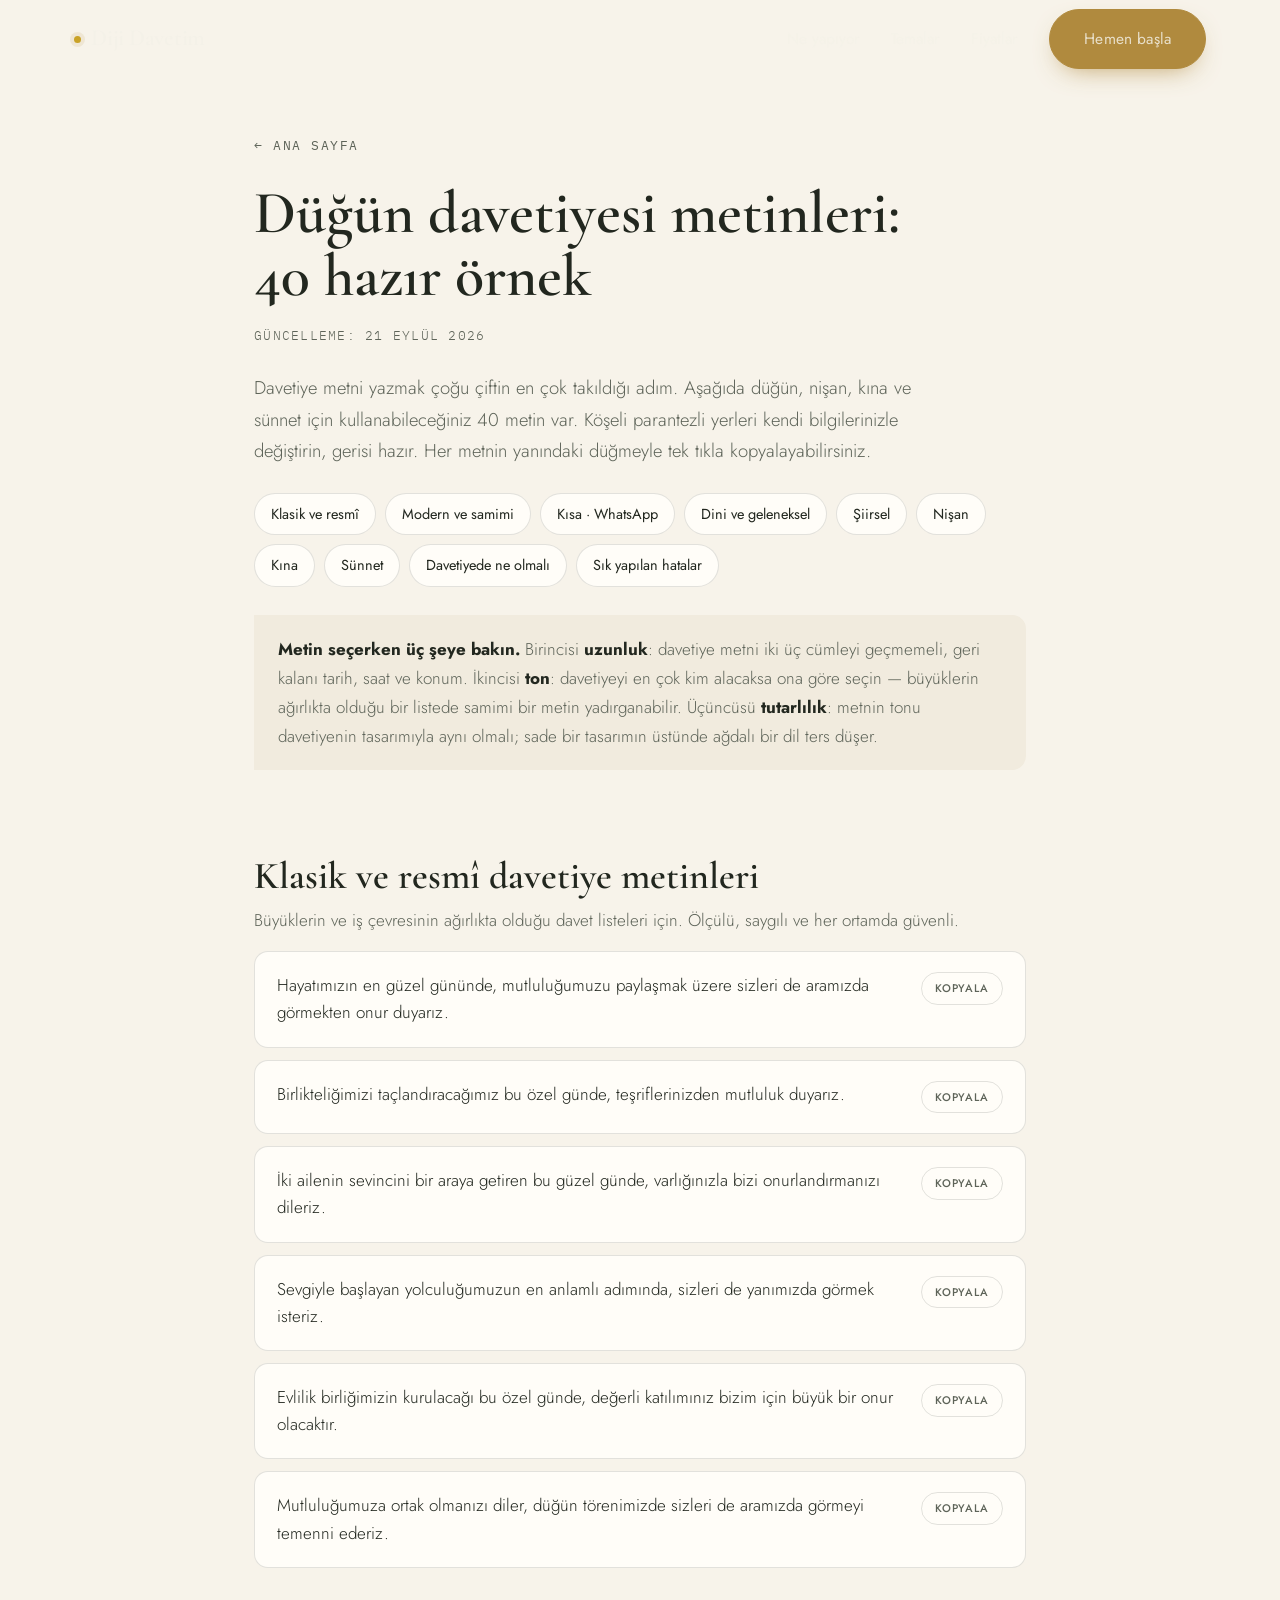
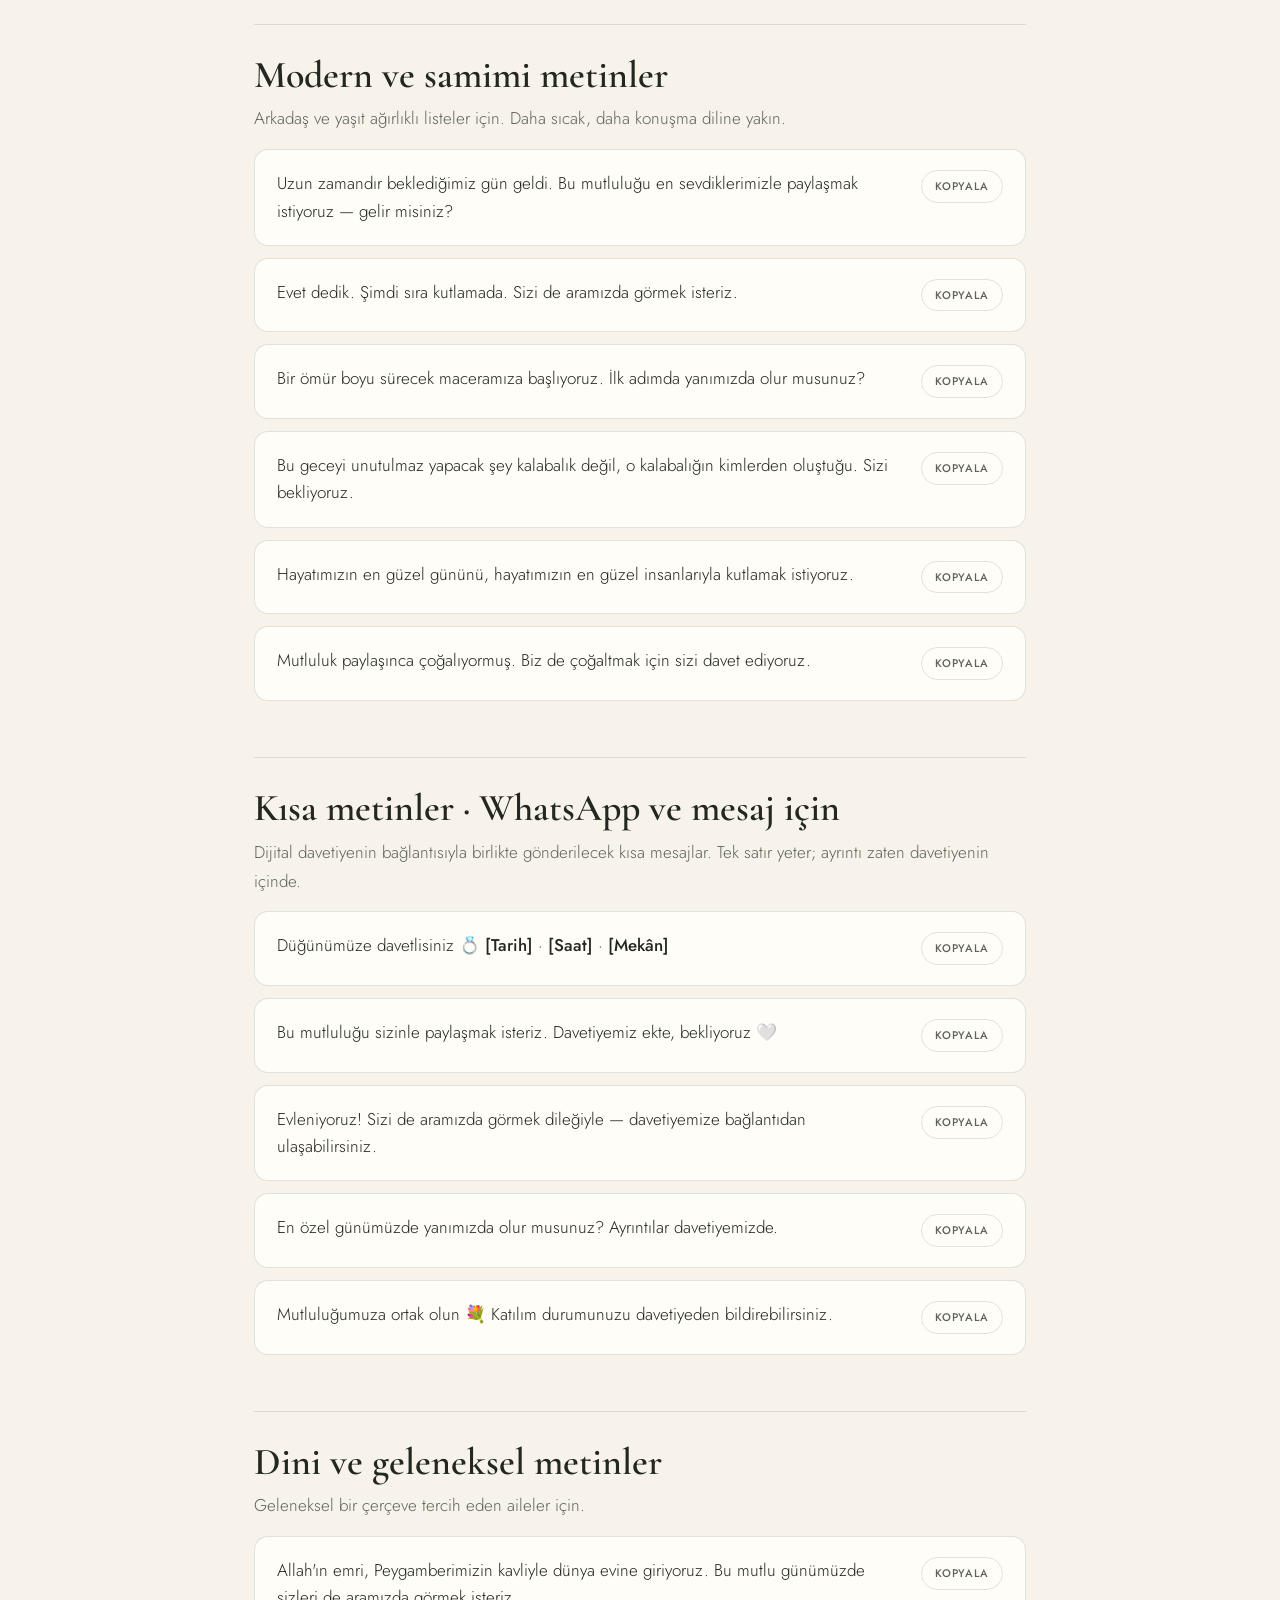
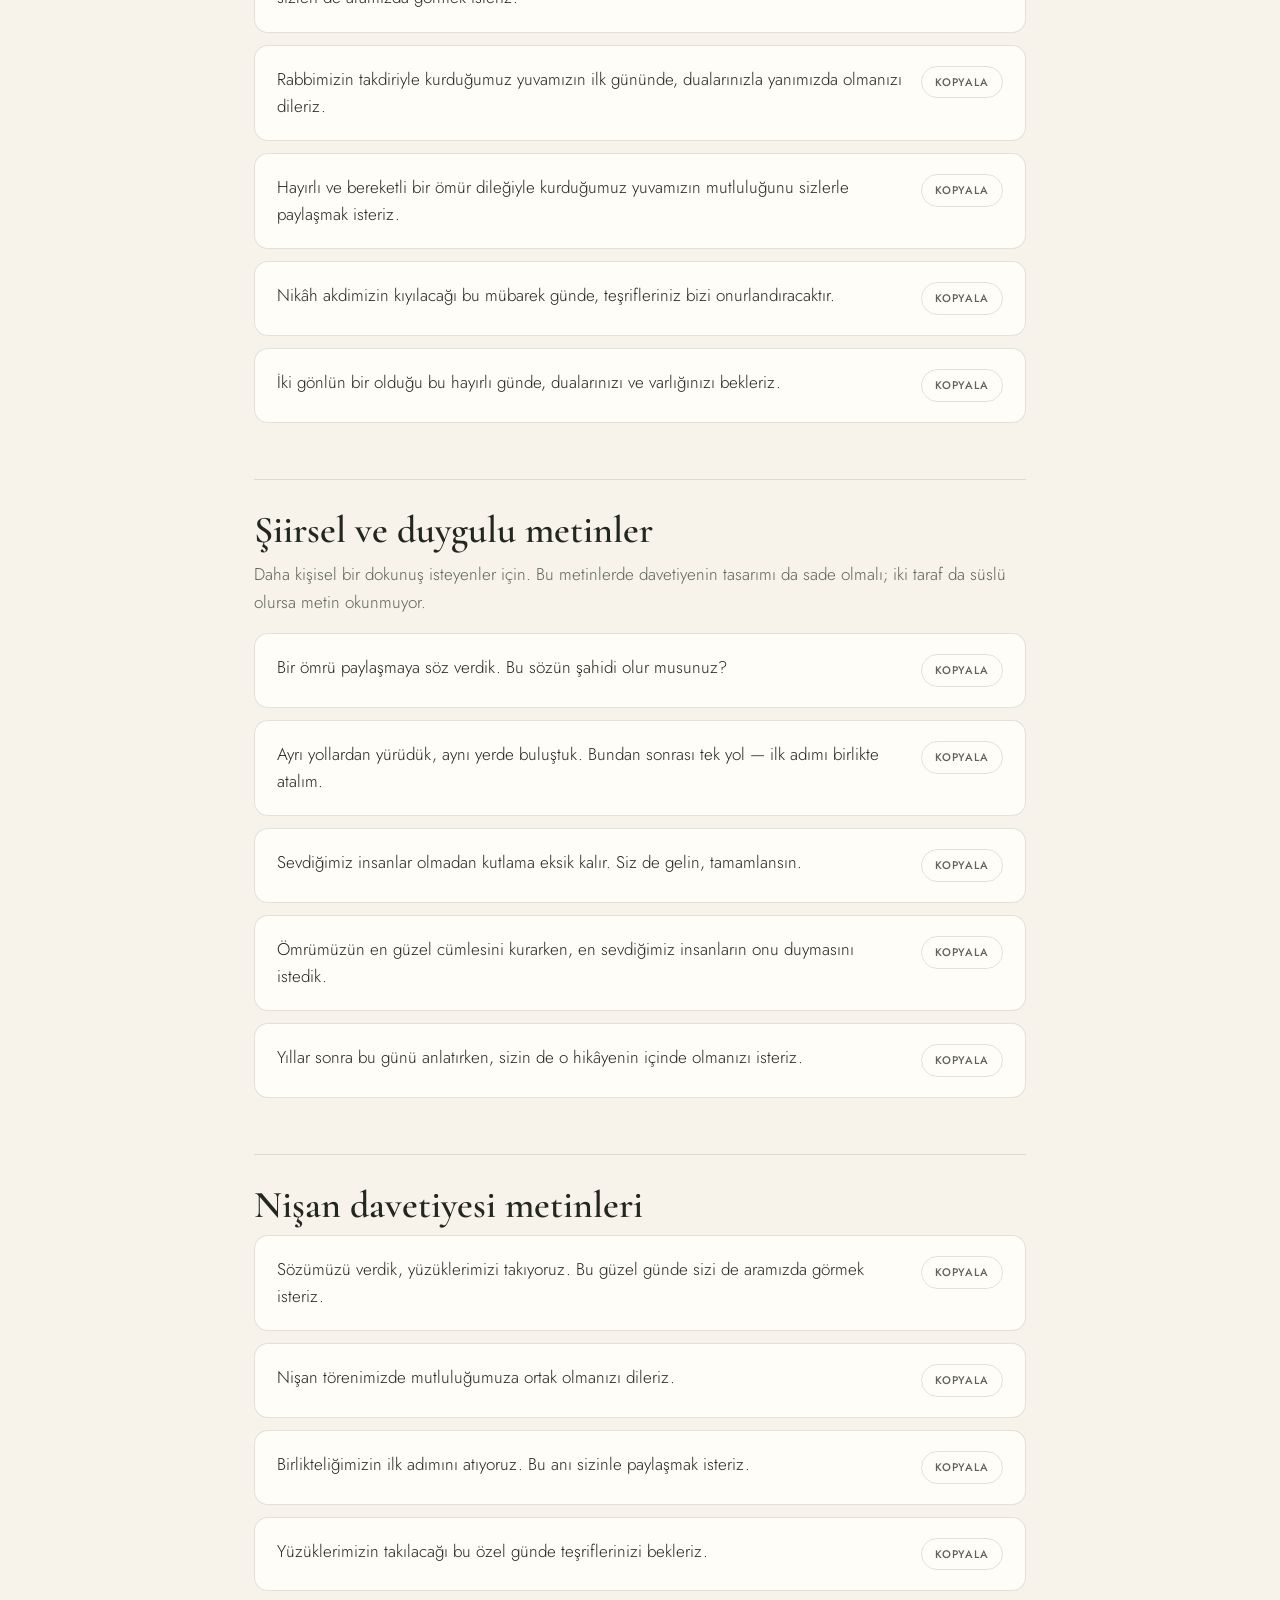
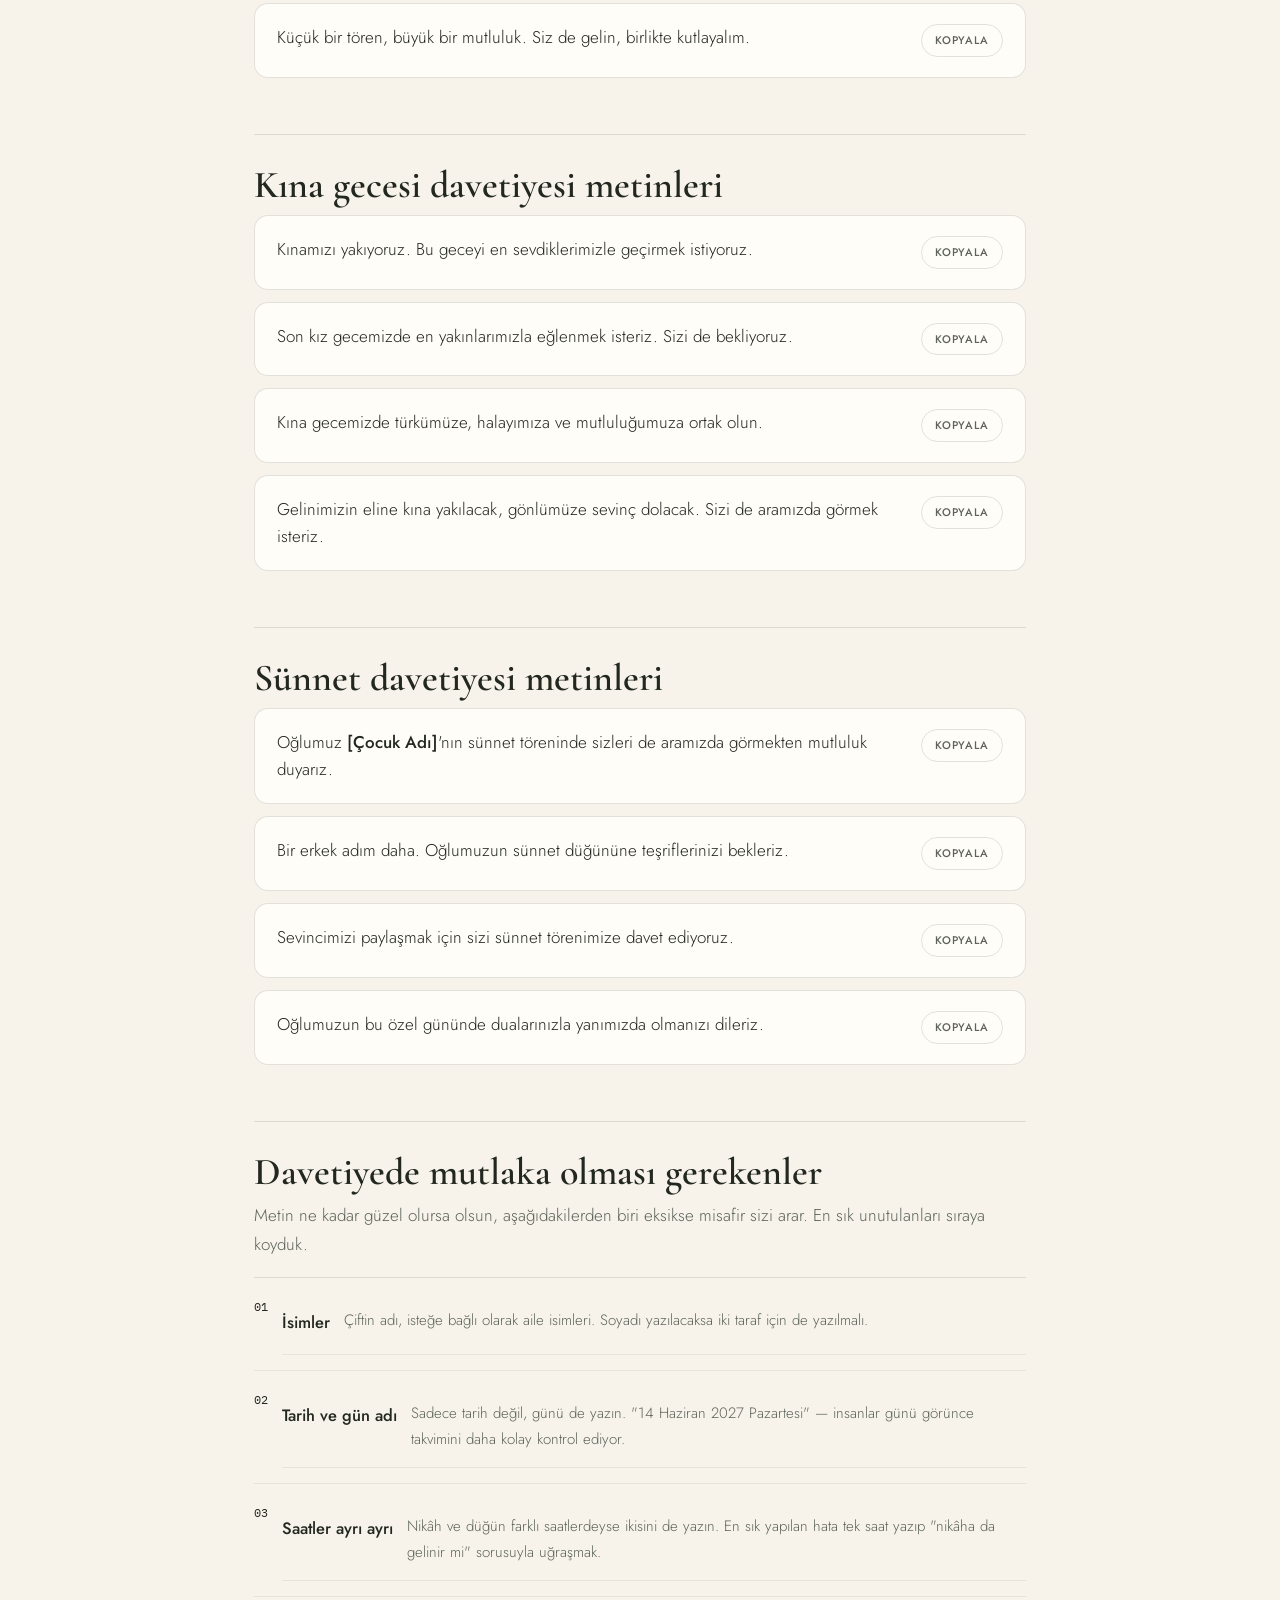
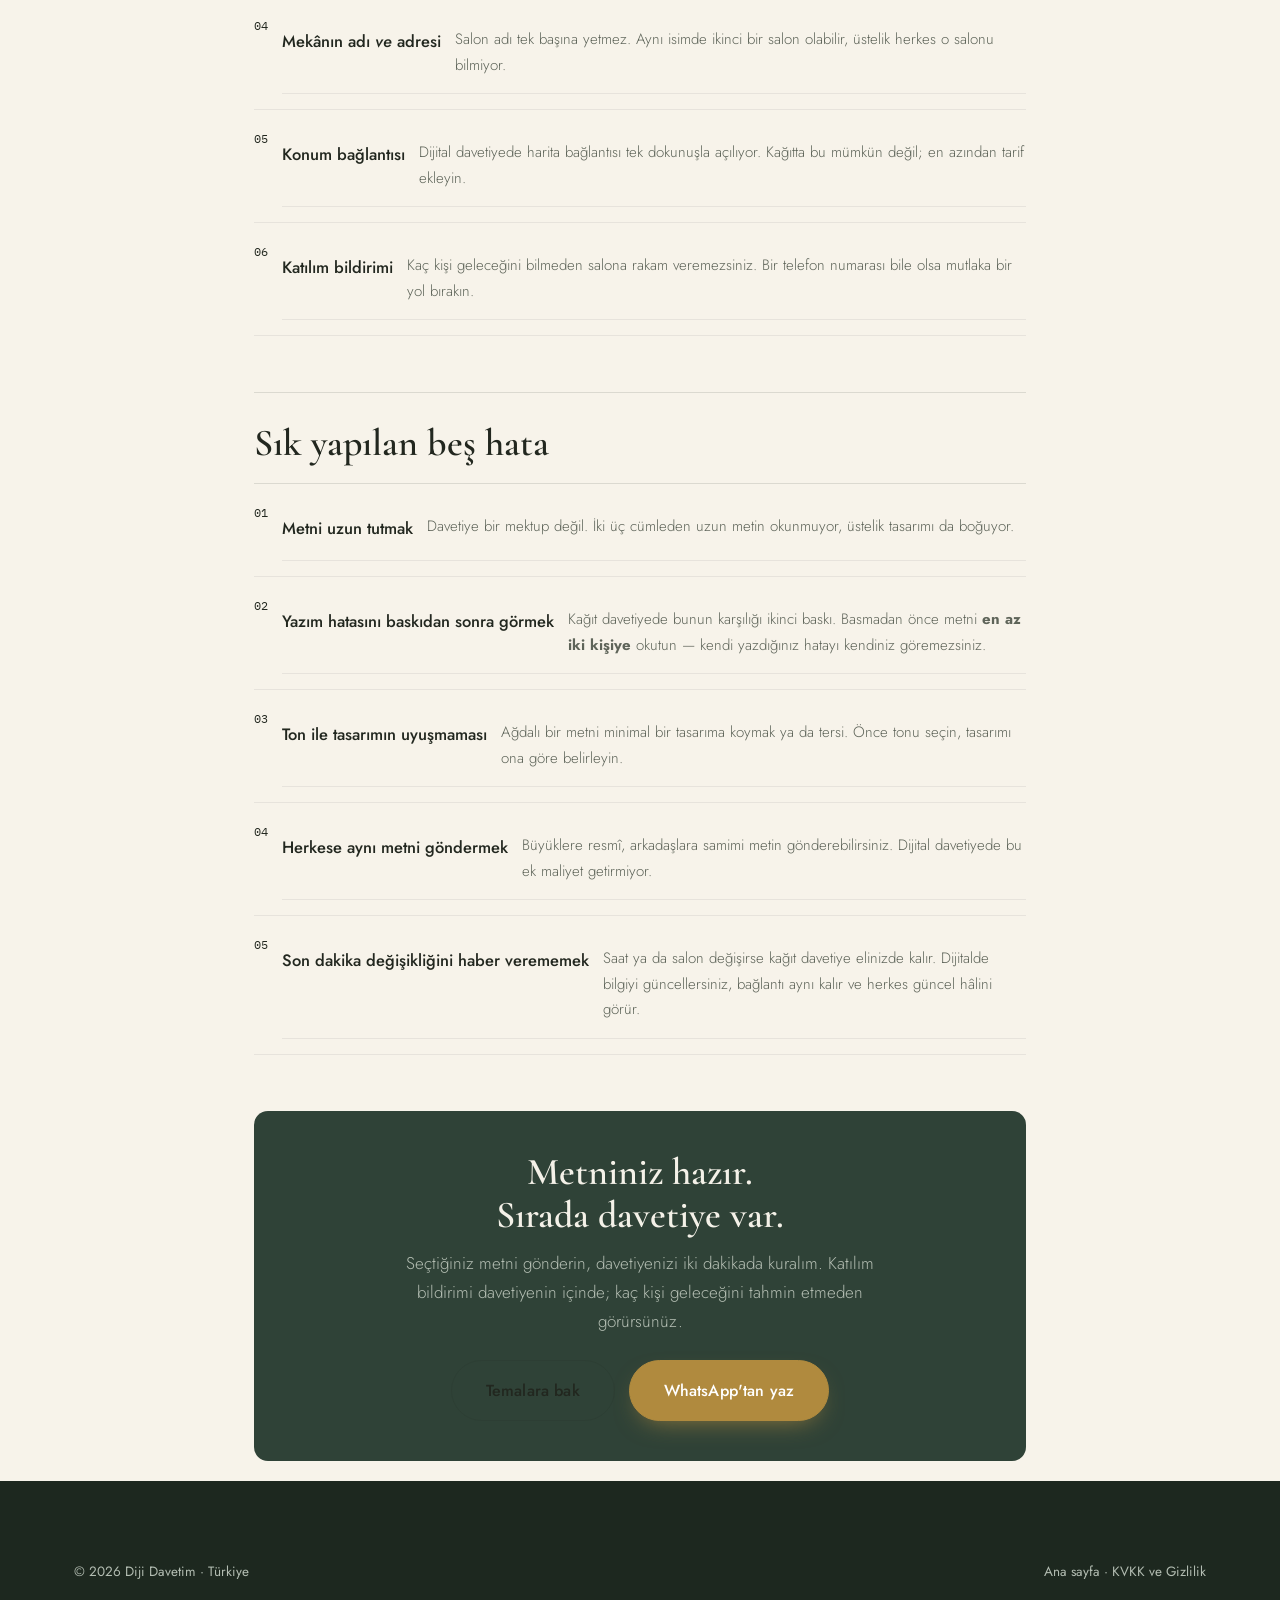
==== davetiye-metinleri.html @ ab7bcbec "Davetiye metinleri sayfasi ekle 40 hazir davetiye metni: klasik, modern, kisa, dini, siirsel, nisan," ====
<!DOCTYPE html>
<html lang="tr">
<head>
<meta charset="UTF-8">
<meta name="viewport" content="width=device-width, initial-scale=1.0">
<title>Düğün Davetiyesi Metinleri: 40 Hazır Örnek | Diji Davetim</title>
<meta name="description" content="Düğün, nişan, kına ve sünnet için 40 hazır davetiye metni. Klasik, modern, dini ve şiirsel örnekler — tek tıkla kopyalayın.">
<link rel="canonical" href="https://dijital-davetiye-web-site.vercel.app/davetiye-metinleri.html">
<meta name="theme-color" content="#2f4237">
<meta name="robots" content="index,follow">

<meta property="og:type" content="article">
<meta property="og:locale" content="tr_TR">
<meta property="og:site_name" content="Diji Davetim">
<meta property="og:title" content="Düğün Davetiyesi Metinleri: 40 Hazır Örnek">
<meta property="og:description" content="Düğün, nişan, kına ve sünnet için hazır davetiye metinleri. Kopyala, isimleri değiştir, gönder.">
<meta property="og:url" content="https://dijital-davetiye-web-site.vercel.app/davetiye-metinleri.html">
<meta property="og:image" content="https://dijital-davetiye-web-site.vercel.app/assets/og.jpg">
<meta name="twitter:card" content="summary_large_image">

<link rel="icon" type="image/svg+xml" href="assets/favicon.svg">
<link rel="preconnect" href="https://fonts.googleapis.com">
<link rel="preconnect" href="https://fonts.gstatic.com" crossorigin>
<link href="https://fonts.googleapis.com/css2?family=Cormorant+Garamond:ital,wght@0,500;0,600;1,500;1,600&family=IBM+Plex+Mono:wght@400;500&family=Jost:wght@300;400;500&display=swap" rel="stylesheet">
<link rel="stylesheet" href="css/style.css">
<script>document.documentElement.classList.add("js");</script>

<script type="application/ld+json">
{
  "@context":"https://schema.org","@type":"Article",
  "headline":"Düğün Davetiyesi Metinleri: 40 Hazır Örnek ve Sözler",
  "description":"Düğün, nişan, kına ve sünnet davetiyesi için hazır metinler; davetiyede bulunması gerekenler ve sık yapılan hatalar.",
  "inLanguage":"tr-TR",
  "datePublished":"2026-09-21",
  "dateModified":"2026-09-21",
  "mainEntityOfPage":"https://dijital-davetiye-web-site.vercel.app/davetiye-metinleri.html",
  "image":"https://dijital-davetiye-web-site.vercel.app/assets/og.jpg",
  "author":{"@type":"Organization","name":"Diji Davetim"},
  "publisher":{
    "@type":"Organization","name":"Diji Davetim",
    "url":"https://dijital-davetiye-web-site.vercel.app/"
  }
}
</script>
<script type="application/ld+json">
{
  "@context":"https://schema.org","@type":"BreadcrumbList",
  "itemListElement":[
    {"@type":"ListItem","position":1,"name":"Ana sayfa","item":"https://dijital-davetiye-web-site.vercel.app/"},
    {"@type":"ListItem","position":2,"name":"Düğün davetiyesi metinleri","item":"https://dijital-davetiye-web-site.vercel.app/davetiye-metinleri.html"}
  ]
}
</script>

<style>
/* Yazı sayfası: okunur genişlik, kopyalanabilir metin kartları */
.doc{max-width:820px;margin-inline:auto;padding-block:130px 20px}
.doc h1{font-family:var(--f-display);font-weight:600;
  font-size:clamp(36px,5.4vw,60px);line-height:1.04;margin-bottom:18px}
.doc .upd{font-family:var(--f-mono);font-size:12.5px;letter-spacing:.1em;
  text-transform:uppercase;color:var(--ink-soft);margin-bottom:26px}
.doc .intro{font-size:18.5px;color:var(--ink-soft);font-weight:300;max-width:62ch}
.doc h2{font-family:var(--f-display);font-weight:600;font-size:clamp(27px,3.6vw,38px);
  margin:56px 0 8px;padding-top:30px;border-top:1px solid var(--line)}
.doc h2:first-of-type{border-top:0}
.doc h3{font-size:19px;font-weight:500;margin:34px 0 10px}
.doc p{color:var(--ink-soft);font-weight:300}
.doc .kicker{margin-top:10px}
.back{display:inline-flex;align-items:center;gap:8px;margin-bottom:26px;
  font-family:var(--f-mono);font-size:12.5px;letter-spacing:.12em;text-transform:uppercase;
  color:var(--ink-soft)}
.back:hover{color:var(--gold-deep)}

/* metin kartı */
.t{background:var(--card);border:1px solid var(--line);border-radius:var(--r-lg);
  padding:20px 22px;margin-bottom:12px;display:grid;
  grid-template-columns:1fr auto;gap:16px;align-items:start;transition:var(--t)}
.t:hover{border-color:var(--gold-deep);box-shadow:var(--shadow-s)}
.t p{margin:0;font-size:17px;line-height:1.6;color:var(--ink);font-weight:300}
.t .ph{color:var(--gold-deep);font-weight:500;white-space:nowrap}
.tbtn{font:inherit;font-size:11px;font-weight:500;letter-spacing:.08em;text-transform:uppercase;
  background:transparent;color:var(--ink-soft);border:1px solid var(--line);
  padding:6px 13px;border-radius:999px;cursor:pointer;transition:var(--t);white-space:nowrap}
.tbtn:hover{border-color:var(--gold-deep);color:var(--gold-deep)}
.tbtn.ok{border-color:var(--ok);color:var(--ok)}

.tip{background:var(--cream-2);border-left:2px solid var(--gold-deep);
  padding:20px 24px;margin:28px 0;border-radius:0 var(--r-lg) var(--r-lg) 0}
.tip p:last-child{margin-bottom:0}
.tip strong{color:var(--ink)}

.checks{display:flex;flex-direction:column;gap:0;margin-top:18px;border-top:1px solid var(--line)}
.checks div{padding:15px 0;border-bottom:1px solid rgba(23,24,28,.07);
  display:grid;grid-template-columns:auto 1fr;gap:14px;align-items:start}
.checks b{display:block;color:var(--ink);font-weight:500;font-size:16.5px;margin-bottom:3px}
.checks span.n{font-family:var(--f-mono);font-size:12px;color:var(--gold-deep);padding-top:4px}
.checks p{margin:0;font-size:15px}

.jump{display:flex;flex-wrap:wrap;gap:9px;margin:26px 0 6px}
.jump a{border:1px solid var(--line);border-radius:999px;padding:8px 16px;font-size:14.5px;
  background:var(--card);text-decoration:none;color:var(--ink);transition:var(--t)}
.jump a:hover{border-color:var(--gold-deep);color:var(--gold-deep)}

.endcta{background:var(--sage);color:var(--on-dark);border-radius:var(--r-lg);
  padding:40px 36px;margin:56px 0 0;text-align:center}
.endcta h2{border-top:0;padding-top:0;margin:0 0 12px;color:var(--on-dark)}
.endcta p{color:var(--on-dark-soft);max-width:52ch;margin-inline:auto}
.endcta .btn-row{justify-content:center;margin-top:24px}
</style>
</head>
<body>

<header class="hdr stuck" id="hdr">
  <div class="wrap hdr__in">
    <a href="/" class="logo"><i aria-hidden="true"></i>Diji Davetim</a>
    <button class="burger" id="burger" aria-label="Menüyü aç" aria-expanded="false" aria-controls="nav">
      <i aria-hidden="true"></i><i aria-hidden="true"></i><i aria-hidden="true"></i>
    </button>
    <nav class="nav" id="nav" aria-label="Ana menü">
      <a href="/#neler">Ne yapıyor</a>
      <a href="/#temalar">Temalar</a>
      <a href="/#fiyat">Fiyatlar</a>
      <a href="/#iletisim" class="btn btn--gold"><span>Hemen başla</span></a>
    </nav>
  </div>
</header>

<main class="wrap doc">
  <a href="/" class="back">&larr; Ana sayfa</a>

  <h1>Düğün davetiyesi metinleri:<br>40 hazır örnek</h1>
  <p class="upd">Güncelleme: 21 Eylül 2026</p>
  <p class="intro">Davetiye metni yazmak çoğu çiftin en çok takıldığı adım. Aşağıda
  düğün, nişan, kına ve sünnet için kullanabileceğiniz 40 metin var. Köşeli parantezli
  yerleri kendi bilgilerinizle değiştirin, gerisi hazır. Her metnin yanındaki düğmeyle
  tek tıkla kopyalayabilirsiniz.</p>

  <nav class="jump" aria-label="Bölümler">
    <a href="#klasik">Klasik ve resmî</a>
    <a href="#modern">Modern ve samimi</a>
    <a href="#kisa">Kısa · WhatsApp</a>
    <a href="#dini">Dini ve geleneksel</a>
    <a href="#siirsel">Şiirsel</a>
    <a href="#nisan">Nişan</a>
    <a href="#kina">Kına</a>
    <a href="#sunnet">Sünnet</a>
    <a href="#olmali">Davetiyede ne olmalı</a>
    <a href="#hatalar">Sık yapılan hatalar</a>
  </nav>

  <div class="tip">
    <p><strong>Metin seçerken üç şeye bakın.</strong> Birincisi <strong>uzunluk</strong>:
    davetiye metni iki üç cümleyi geçmemeli, geri kalanı tarih, saat ve konum.
    İkincisi <strong>ton</strong>: davetiyeyi en çok kim alacaksa ona göre seçin —
    büyüklerin ağırlıkta olduğu bir listede samimi bir metin yadırganabilir.
    Üçüncüsü <strong>tutarlılık</strong>: metnin tonu davetiyenin tasarımıyla aynı
    olmalı; sade bir tasarımın üstünde ağdalı bir dil ters düşer.</p>
  </div>

  <h2 id="klasik">Klasik ve resmî davetiye metinleri</h2>
  <p>Büyüklerin ve iş çevresinin ağırlıkta olduğu davet listeleri için. Ölçülü,
  saygılı ve her ortamda güvenli.</p>

  <div class="t"><p>Hayatımızın en güzel gününde, mutluluğumuzu paylaşmak üzere
  sizleri de aramızda görmekten onur duyarız.</p><button class="tbtn">Kopyala</button></div>

  <div class="t"><p>Birlikteliğimizi taçlandıracağımız bu özel günde, teşriflerinizden
  mutluluk duyarız.</p><button class="tbtn">Kopyala</button></div>

  <div class="t"><p>İki ailenin sevincini bir araya getiren bu güzel günde,
  varlığınızla bizi onurlandırmanızı dileriz.</p><button class="tbtn">Kopyala</button></div>

  <div class="t"><p>Sevgiyle başlayan yolculuğumuzun en anlamlı adımında, sizleri de
  yanımızda görmek isteriz.</p><button class="tbtn">Kopyala</button></div>

  <div class="t"><p>Evlilik birliğimizin kurulacağı bu özel günde, değerli katılımınız
  bizim için büyük bir onur olacaktır.</p><button class="tbtn">Kopyala</button></div>

  <div class="t"><p>Mutluluğumuza ortak olmanızı diler, düğün törenimizde sizleri de
  aramızda görmeyi temenni ederiz.</p><button class="tbtn">Kopyala</button></div>

  <h2 id="modern">Modern ve samimi metinler</h2>
  <p>Arkadaş ve yaşıt ağırlıklı listeler için. Daha sıcak, daha konuşma diline yakın.</p>

  <div class="t"><p>Uzun zamandır beklediğimiz gün geldi. Bu mutluluğu en
  sevdiklerimizle paylaşmak istiyoruz — gelir misiniz?</p><button class="tbtn">Kopyala</button></div>

  <div class="t"><p>Evet dedik. Şimdi sıra kutlamada. Sizi de aramızda görmek isteriz.</p>
  <button class="tbtn">Kopyala</button></div>

  <div class="t"><p>Bir ömür boyu sürecek maceramıza başlıyoruz. İlk adımda yanımızda
  olur musunuz?</p><button class="tbtn">Kopyala</button></div>

  <div class="t"><p>Bu geceyi unutulmaz yapacak şey kalabalık değil, o kalabalığın
  kimlerden oluştuğu. Sizi bekliyoruz.</p><button class="tbtn">Kopyala</button></div>

  <div class="t"><p>Hayatımızın en güzel gününü, hayatımızın en güzel insanlarıyla
  kutlamak istiyoruz.</p><button class="tbtn">Kopyala</button></div>

  <div class="t"><p>Mutluluk paylaşınca çoğalıyormuş. Biz de çoğaltmak için sizi
  davet ediyoruz.</p><button class="tbtn">Kopyala</button></div>

  <h2 id="kisa">Kısa metinler · WhatsApp ve mesaj için</h2>
  <p>Dijital davetiyenin bağlantısıyla birlikte gönderilecek kısa mesajlar.
  Tek satır yeter; ayrıntı zaten davetiyenin içinde.</p>

  <div class="t"><p>Düğünümüze davetlisiniz 💍 <span class="ph">[Tarih]</span> ·
  <span class="ph">[Saat]</span> · <span class="ph">[Mekân]</span></p>
  <button class="tbtn">Kopyala</button></div>

  <div class="t"><p>Bu mutluluğu sizinle paylaşmak isteriz. Davetiyemiz ekte, bekliyoruz 🤍</p>
  <button class="tbtn">Kopyala</button></div>

  <div class="t"><p>Evleniyoruz! Sizi de aramızda görmek dileğiyle — davetiyemize
  bağlantıdan ulaşabilirsiniz.</p><button class="tbtn">Kopyala</button></div>

  <div class="t"><p>En özel günümüzde yanımızda olur musunuz? Ayrıntılar davetiyemizde.</p>
  <button class="tbtn">Kopyala</button></div>

  <div class="t"><p>Mutluluğumuza ortak olun 💐 Katılım durumunuzu davetiyeden
  bildirebilirsiniz.</p><button class="tbtn">Kopyala</button></div>

  <h2 id="dini">Dini ve geleneksel metinler</h2>
  <p>Geleneksel bir çerçeve tercih eden aileler için.</p>

  <div class="t"><p>Allah'ın emri, Peygamberimizin kavliyle dünya evine giriyoruz.
  Bu mutlu günümüzde sizleri de aramızda görmek isteriz.</p><button class="tbtn">Kopyala</button></div>

  <div class="t"><p>Rabbimizin takdiriyle kurduğumuz yuvamızın ilk gününde,
  dualarınızla yanımızda olmanızı dileriz.</p><button class="tbtn">Kopyala</button></div>

  <div class="t"><p>Hayırlı ve bereketli bir ömür dileğiyle kurduğumuz yuvamızın
  mutluluğunu sizlerle paylaşmak isteriz.</p><button class="tbtn">Kopyala</button></div>

  <div class="t"><p>Nikâh akdimizin kıyılacağı bu mübarek günde, teşrifleriniz bizi
  onurlandıracaktır.</p><button class="tbtn">Kopyala</button></div>

  <div class="t"><p>İki gönlün bir olduğu bu hayırlı günde, dualarınızı ve
  varlığınızı bekleriz.</p><button class="tbtn">Kopyala</button></div>

  <h2 id="siirsel">Şiirsel ve duygulu metinler</h2>
  <p>Daha kişisel bir dokunuş isteyenler için. Bu metinlerde davetiyenin tasarımı da
  sade olmalı; iki taraf da süslü olursa metin okunmuyor.</p>

  <div class="t"><p>Bir ömrü paylaşmaya söz verdik. Bu sözün şahidi olur musunuz?</p>
  <button class="tbtn">Kopyala</button></div>

  <div class="t"><p>Ayrı yollardan yürüdük, aynı yerde buluştuk. Bundan sonrası tek
  yol — ilk adımı birlikte atalım.</p><button class="tbtn">Kopyala</button></div>

  <div class="t"><p>Sevdiğimiz insanlar olmadan kutlama eksik kalır. Siz de gelin,
  tamamlansın.</p><button class="tbtn">Kopyala</button></div>

  <div class="t"><p>Ömrümüzün en güzel cümlesini kurarken, en sevdiğimiz insanların
  onu duymasını istedik.</p><button class="tbtn">Kopyala</button></div>

  <div class="t"><p>Yıllar sonra bu günü anlatırken, sizin de o hikâyenin içinde
  olmanızı isteriz.</p><button class="tbtn">Kopyala</button></div>

  <h2 id="nisan">Nişan davetiyesi metinleri</h2>

  <div class="t"><p>Sözümüzü verdik, yüzüklerimizi takıyoruz. Bu güzel günde sizi de
  aramızda görmek isteriz.</p><button class="tbtn">Kopyala</button></div>

  <div class="t"><p>Nişan törenimizde mutluluğumuza ortak olmanızı dileriz.</p>
  <button class="tbtn">Kopyala</button></div>

  <div class="t"><p>Birlikteliğimizin ilk adımını atıyoruz. Bu anı sizinle paylaşmak isteriz.</p>
  <button class="tbtn">Kopyala</button></div>

  <div class="t"><p>Yüzüklerimizin takılacağı bu özel günde teşriflerinizi bekleriz.</p>
  <button class="tbtn">Kopyala</button></div>

  <div class="t"><p>Küçük bir tören, büyük bir mutluluk. Siz de gelin, birlikte kutlayalım.</p>
  <button class="tbtn">Kopyala</button></div>

  <h2 id="kina">Kına gecesi davetiyesi metinleri</h2>

  <div class="t"><p>Kınamızı yakıyoruz. Bu geceyi en sevdiklerimizle geçirmek istiyoruz.</p>
  <button class="tbtn">Kopyala</button></div>

  <div class="t"><p>Son kız gecemizde en yakınlarımızla eğlenmek isteriz. Sizi de bekliyoruz.</p>
  <button class="tbtn">Kopyala</button></div>

  <div class="t"><p>Kına gecemizde türkümüze, halayımıza ve mutluluğumuza ortak olun.</p>
  <button class="tbtn">Kopyala</button></div>

  <div class="t"><p>Gelinimizin eline kına yakılacak, gönlümüze sevinç dolacak.
  Sizi de aramızda görmek isteriz.</p><button class="tbtn">Kopyala</button></div>

  <h2 id="sunnet">Sünnet davetiyesi metinleri</h2>

  <div class="t"><p>Oğlumuz <span class="ph">[Çocuk Adı]</span>'nın sünnet töreninde
  sizleri de aramızda görmekten mutluluk duyarız.</p><button class="tbtn">Kopyala</button></div>

  <div class="t"><p>Bir erkek adım daha. Oğlumuzun sünnet düğününe teşriflerinizi bekleriz.</p>
  <button class="tbtn">Kopyala</button></div>

  <div class="t"><p>Sevincimizi paylaşmak için sizi sünnet törenimize davet ediyoruz.</p>
  <button class="tbtn">Kopyala</button></div>

  <div class="t"><p>Oğlumuzun bu özel gününde dualarınızla yanımızda olmanızı dileriz.</p>
  <button class="tbtn">Kopyala</button></div>

  <h2 id="olmali">Davetiyede mutlaka olması gerekenler</h2>
  <p>Metin ne kadar güzel olursa olsun, aşağıdakilerden biri eksikse misafir sizi arar.
  En sık unutulanları sıraya koyduk.</p>

  <div class="checks">
    <div><span class="n">01</span><div><b>İsimler</b>
      <p>Çiftin adı, isteğe bağlı olarak aile isimleri. Soyadı yazılacaksa iki taraf için de yazılmalı.</p></div></div>
    <div><span class="n">02</span><div><b>Tarih ve gün adı</b>
      <p>Sadece tarih değil, günü de yazın. "14 Haziran 2027 Pazartesi" — insanlar günü görünce takvimini daha kolay kontrol ediyor.</p></div></div>
    <div><span class="n">03</span><div><b>Saatler ayrı ayrı</b>
      <p>Nikâh ve düğün farklı saatlerdeyse ikisini de yazın. En sık yapılan hata tek saat yazıp "nikâha da gelinir mi" sorusuyla uğraşmak.</p></div></div>
    <div><span class="n">04</span><div><b>Mekânın adı <em>ve</em> adresi</b>
      <p>Salon adı tek başına yetmez. Aynı isimde ikinci bir salon olabilir, üstelik herkes o salonu bilmiyor.</p></div></div>
    <div><span class="n">05</span><div><b>Konum bağlantısı</b>
      <p>Dijital davetiyede harita bağlantısı tek dokunuşla açılıyor. Kağıtta bu mümkün değil; en azından tarif ekleyin.</p></div></div>
    <div><span class="n">06</span><div><b>Katılım bildirimi</b>
      <p>Kaç kişi geleceğini bilmeden salona rakam veremezsiniz. Bir telefon numarası bile olsa mutlaka bir yol bırakın.</p></div></div>
  </div>

  <h2 id="hatalar">Sık yapılan beş hata</h2>

  <div class="checks">
    <div><span class="n">01</span><div><b>Metni uzun tutmak</b>
      <p>Davetiye bir mektup değil. İki üç cümleden uzun metin okunmuyor, üstelik tasarımı da boğuyor.</p></div></div>
    <div><span class="n">02</span><div><b>Yazım hatasını baskıdan sonra görmek</b>
      <p>Kağıt davetiyede bunun karşılığı ikinci baskı. Basmadan önce metni <strong>en az iki kişiye</strong> okutun — kendi yazdığınız hatayı kendiniz göremezsiniz.</p></div></div>
    <div><span class="n">03</span><div><b>Ton ile tasarımın uyuşmaması</b>
      <p>Ağdalı bir metni minimal bir tasarıma koymak ya da tersi. Önce tonu seçin, tasarımı ona göre belirleyin.</p></div></div>
    <div><span class="n">04</span><div><b>Herkese aynı metni göndermek</b>
      <p>Büyüklere resmî, arkadaşlara samimi metin gönderebilirsiniz. Dijital davetiyede bu ek maliyet getirmiyor.</p></div></div>
    <div><span class="n">05</span><div><b>Son dakika değişikliğini haber verememek</b>
      <p>Saat ya da salon değişirse kağıt davetiye elinizde kalır. Dijitalde bilgiyi güncellersiniz, bağlantı aynı kalır ve herkes güncel hâlini görür.</p></div></div>
  </div>

  <div class="endcta">
    <h2 class="t-2" style="font-family:var(--f-display)">Metniniz hazır.<br>Sırada davetiye var.</h2>
    <p>Seçtiğiniz metni gönderin, davetiyenizi iki dakikada kuralım. Katılım bildirimi
    davetiyenin içinde; kaç kişi geleceğini tahmin etmeden görürsünüz.</p>
    <div class="btn-row">
      <a href="/#temalar" class="btn btn--line"><span>Temalara bak</span></a>
      <a href="https://wa.me/905424582012" target="_blank" rel="noopener"
         class="btn btn--gold"><span>WhatsApp'tan yaz</span></a>
    </div>
  </div>
</main>

<footer class="ftr">
  <div class="wrap">
    <div class="ftr__btm" style="margin-top:0;border-top:0">
      <span>&copy; <span id="yil">2026</span> Diji Davetim · Türkiye</span>
      <span><a href="/">Ana sayfa</a> · <a href="/kvkk.html">KVKK ve Gizlilik</a></span>
    </div>
  </div>
</footer>

<script src="js/script.js" defer></script>
<script>
// Metin kartlarindaki kopyala dugmeleri. Yer tutucular da metne dahil ediliyor.
document.querySelectorAll(".t .tbtn").forEach(function (btn) {
  btn.addEventListener("click", async function () {
    var p = btn.closest(".t").querySelector("p");
    var text = p.innerText.replace(/\s+/g, " ").trim();
    var ok = false;
    try { await navigator.clipboard.writeText(text); ok = true; }
    catch (e) {
      try {
        var r = document.createRange(); r.selectNodeContents(p);
        var s = getSelection(); s.removeAllRanges(); s.addRange(r);
      } catch (e2) {}
    }
    btn.textContent = ok ? "Kopyalandı" : "Seçildi";
    btn.classList.add("ok");
    setTimeout(function () { btn.textContent = "Kopyala"; btn.classList.remove("ok"); }, 1800);
  });
});
</script>
</body>
</html>
---- css/style.css ----
/* ==========================================================================
   Diji Davetim — satış ve tanıtım sitesi
   Ton: sıcak premium. Krem zemin, yıkık yeşil koyu bölümler, altın tek aksan.
   Kural: her bölüm tek fikir anlatır, metin kısadır, görsel iş yapar.
   ========================================================================== */

:root{
  /* zemin */
  --cream:#f7f3ea;
  --cream-2:#f1ebde;
  --card:#fffdf8;
  --sage:#2f4237;          /* koyu bölümler */
  --sage-2:#3b5244;
  --sage-soft:#e7ece6;

  /* mürekkep */
  --ink:#22271f;
  --ink-soft:#5e6459;
  --on-dark:#f4f1e8;
  --on-dark-soft:#b3bdb2;

  /* aksan */
  --gold:#b08a3e;
  --gold-2:#c9a227;
  --gold-wash:rgba(176,138,62,.12);

  --line:rgba(34,39,31,.13);
  --line-dark:rgba(244,241,232,.16);

  --shadow-s:0 2px 8px rgba(34,39,31,.06);
  --shadow-m:0 14px 40px -18px rgba(34,39,31,.28);
  --shadow-l:0 36px 80px -34px rgba(34,39,31,.42);

  --wrap:1180px;
  --r:4px;
  --r-lg:14px;
  --t:.4s cubic-bezier(.22,1,.36,1);

  --f-display:"Cormorant Garamond",Georgia,serif;
  --f-body:"Jost",system-ui,-apple-system,"Segoe UI",sans-serif;
  --f-mono:"IBM Plex Mono",ui-monospace,monospace;
}

*,*::before,*::after{box-sizing:border-box}
html{scroll-behavior:smooth;-webkit-text-size-adjust:100%}
body{
  margin:0;background:var(--cream);color:var(--ink);
  font-family:var(--f-body);font-size:17px;font-weight:400;line-height:1.7;
  -webkit-font-smoothing:antialiased;overflow-x:hidden;
}
@media (prefers-reduced-motion:reduce){
  html{scroll-behavior:auto}
  *,*::before,*::after{animation:none!important;transition:none!important}
}
img{max-width:100%;height:auto;display:block}
h1,h2,h3,h4{margin:0;text-wrap:balance;line-height:1.1}
p{margin:0 0 1rem}
a{color:inherit;text-decoration:none}
ul{margin:0;padding:0;list-style:none}
button{font:inherit;color:inherit;background:none;border:0;cursor:pointer}
:focus-visible{outline:2px solid var(--gold);outline-offset:3px;border-radius:var(--r)}
.skip{position:absolute;left:-9999px}
.skip:focus{left:16px;top:16px;z-index:99;background:var(--gold);color:#fff;padding:10px 18px}

.wrap{width:100%;max-width:var(--wrap);margin-inline:auto;padding-inline:24px}
.sec{padding-block:clamp(72px,10vw,132px);position:relative}
/* sabit başlık 78px: menüden atlanan bölümün başlığı altında kalmasın */
[id]{scroll-margin-top:96px}
.sec--dark{background:var(--sage);color:var(--on-dark)}
.sec--dark .lead{color:var(--on-dark-soft)}
.sec--tint{background:var(--cream-2)}

/* ---------- tipografi ---------- */
.kicker{
  display:inline-flex;align-items:center;gap:10px;
  font-family:var(--f-mono);font-size:11.5px;letter-spacing:.24em;
  text-transform:uppercase;color:var(--gold);margin:0 0 18px;
}
.kicker::before{content:"";width:26px;height:1px;background:var(--gold)}
.sec--dark .kicker{color:var(--gold-2)}
.sec--dark .kicker::before{background:var(--gold-2)}

/* 78px tavan: 4 satırlık başlık + CTA 900px yüksekliğinde ekrana sığsın */
.t-hero{font-family:var(--f-display);font-weight:600;font-size:clamp(44px,6.2vw,78px);
  line-height:1.03;letter-spacing:-.018em}
.t-1{font-family:var(--f-display);font-weight:600;font-size:clamp(34px,5.2vw,62px);
  line-height:1.06;letter-spacing:-.015em}
.t-2{font-family:var(--f-display);font-weight:600;font-size:clamp(25px,3vw,36px);line-height:1.14}
.t-3{font-size:20px;font-weight:500;line-height:1.35;letter-spacing:-.005em}
.em{font-style:italic;color:var(--gold)}
.sec--dark .em{color:var(--gold-2)}
.lead{font-size:clamp(17px,1.6vw,19.5px);color:var(--ink-soft);max-width:56ch;font-weight:300}
.sec-head{max-width:62ch;margin-bottom:clamp(38px,5vw,60px)}
.sec-head .lead{margin-top:20px}
.center{text-align:center;margin-inline:auto}
.center .kicker{justify-content:center}

/* ---------- düğmeler ---------- */
.btn{
  display:inline-flex;align-items:center;justify-content:center;gap:10px;
  padding:16px 34px;font-size:16px;font-weight:500;letter-spacing:.01em;
  border:1.5px solid transparent;border-radius:999px;transition:var(--t);
  white-space:nowrap;position:relative;overflow:hidden;
}
.btn span{position:relative;z-index:1}
.btn--gold{background:var(--gold);color:#fff;border-color:var(--gold);
  box-shadow:0 10px 26px -12px rgba(176,138,62,.85)}
.btn--gold:hover{background:#9a7833;border-color:#9a7833;transform:translateY(-2px);
  box-shadow:0 16px 34px -14px rgba(176,138,62,.95)}
.btn--line{border-color:var(--line);color:var(--ink)}
.btn--line:hover{border-color:var(--gold);color:var(--gold);transform:translateY(-2px)}
.sec--dark .btn--line,.hero .btn--line{border-color:rgba(244,241,232,.42);color:var(--on-dark)}
.sec--dark .btn--line:hover,.hero .btn--line:hover{border-color:var(--gold-2);color:var(--gold-2)}
.btn-row{display:flex;flex-wrap:wrap;gap:14px;margin-top:34px}
.center .btn-row{justify-content:center}

/* ---------- başlık ---------- */
.hdr{position:fixed;inset:0 0 auto;z-index:60;transition:var(--t);
  background:transparent;border-bottom:1px solid transparent}
.hdr.stuck{background:rgba(247,243,234,.93);backdrop-filter:blur(16px);
  border-bottom-color:var(--line);box-shadow:var(--shadow-s)}
.hdr__in{display:flex;align-items:center;gap:26px;height:78px}
.logo{display:flex;align-items:center;gap:10px;font-family:var(--f-display);
  font-weight:600;font-size:23px;letter-spacing:-.01em;color:var(--on-dark);transition:var(--t)}
.hdr.stuck .logo{color:var(--ink)}
.logo i{width:7px;height:7px;border-radius:50%;background:var(--gold-2);flex:none;
  box-shadow:0 0 0 4px var(--gold-wash)}
.nav{margin-left:auto;display:flex;align-items:center;gap:32px}
.nav a{font-size:15.5px;font-weight:400;color:rgba(244,241,232,.82);transition:var(--t);
  position:relative}
.hdr.stuck .nav a{color:var(--ink-soft)}
.nav a:not(.btn)::after{content:"";position:absolute;left:0;right:100%;bottom:-5px;height:1px;
  background:var(--gold);transition:right var(--t)}
.nav a:not(.btn):hover::after{right:0}
.nav a:not(.btn):hover{color:var(--gold-2)}
.hdr.stuck .nav a:not(.btn):hover{color:var(--gold)}
.burger{display:none;margin-left:auto;width:46px;height:46px;flex-direction:column;
  justify-content:center;align-items:center;gap:6px}
.burger i{width:24px;height:1.5px;background:var(--on-dark);transition:var(--t);display:block}
.hdr.stuck .burger i{background:var(--ink)}
.burger[aria-expanded="true"] i:nth-child(1){transform:translateY(7.5px) rotate(45deg)}
.burger[aria-expanded="true"] i:nth-child(2){opacity:0}
.burger[aria-expanded="true"] i:nth-child(3){transform:translateY(-7.5px) rotate(-45deg)}

/* ---------- hero ---------- */
.hero{position:relative;min-height:min(100svh,900px);display:flex;align-items:center;
  padding-block:108px 72px;overflow:hidden;background:var(--sage);color:var(--on-dark)}
.hero__bg{position:absolute;inset:0;z-index:0}
.hero__bg img{width:100%;height:100%;object-fit:cover;opacity:.42;
  transform:scale(1.08);will-change:transform}
.hero__bg::after{content:"";position:absolute;inset:0;
  background:linear-gradient(105deg,rgba(24,34,27,.95) 0%,rgba(30,43,34,.8) 45%,rgba(35,50,40,.42) 100%)}
.hero__in{position:relative;z-index:1;display:grid;grid-template-columns:1.08fr .92fr;
  gap:clamp(30px,5vw,70px);align-items:center;width:100%}
.hero h1{margin-bottom:24px}
.hero .lead{color:rgba(244,241,232,.84)}
.hero__trust{display:flex;flex-wrap:wrap;gap:12px 30px;margin-top:40px;padding-top:26px;
  border-top:1px solid var(--line-dark);font-size:14.5px;color:var(--on-dark-soft)}
.hero__trust span{display:flex;align-items:center;gap:9px}
.hero__trust span::before{content:"✓";color:var(--gold-2);font-weight:600}

/* telefon */
.device{position:relative;width:min(304px,80vw);margin-inline:auto;
  border-radius:40px;background:#14180f;padding:11px;box-shadow:var(--shadow-l);
  border:1px solid rgba(244,241,232,.18)}
.device::before{content:"";position:absolute;top:22px;left:50%;transform:translateX(-50%);
  width:76px;height:5px;background:#000;border-radius:3px;z-index:3}
.device img{border-radius:30px;width:100%;display:block}
.device--float{animation:float 7s ease-in-out infinite}
@keyframes float{0%,100%{transform:translateY(0)}50%{transform:translateY(-14px)}}
.device__tag{
  position:absolute;right:-16px;top:16%;background:var(--card);color:var(--ink);
  border-radius:var(--r-lg);padding:12px 16px;box-shadow:var(--shadow-m);
  font-size:13.5px;line-height:1.35;max-width:172px;z-index:4;
}
.device__tag b{display:block;font-family:var(--f-display);font-size:26px;
  color:var(--gold);line-height:1}
.device__tag--low{top:auto;bottom:13%;right:auto;left:-20px}

/* ---------- acı kartları ---------- */
.pains{display:grid;grid-template-columns:repeat(3,1fr);gap:22px}
.pain{background:var(--card);border:1px solid var(--line);border-radius:var(--r-lg);
  padding:32px 28px;transition:var(--t);position:relative;overflow:hidden}
.pain::before{content:"";position:absolute;inset:auto 0 0 0;height:2px;background:var(--gold);
  transform:scaleX(0);transform-origin:left;transition:transform var(--t)}
.pain:hover{transform:translateY(-6px);box-shadow:var(--shadow-m)}
.pain:hover::before{transform:scaleX(1)}
.pain__q{font-family:var(--f-display);font-size:23px;font-style:italic;color:var(--ink);
  margin-bottom:12px;line-height:1.25}
.pain p{color:var(--ink-soft);font-size:15.5px;margin:0;font-weight:300}

/* ---------- özellik satırları (görsel + metin) ---------- */
.row{display:grid;grid-template-columns:1fr 1fr;gap:clamp(34px,6vw,84px);align-items:center;
  margin-bottom:clamp(64px,8vw,112px)}
.row:last-child{margin-bottom:0}
.row--flip .row__media{order:2}
.row__media{position:relative}
.row__shot{
  border-radius:var(--r-lg);overflow:hidden;box-shadow:var(--shadow-l);
  border:1px solid var(--line);background:#14180f;max-width:330px;margin-inline:auto;
  transition:var(--t);
}
.row__shot:hover{transform:translateY(-8px) rotate(-.6deg)}
.row__shot img{width:100%;display:block}
.row__deco{position:absolute;inset:auto;z-index:-1;width:62%;aspect-ratio:1;
  border-radius:50%;background:var(--gold-wash);filter:blur(42px);top:8%;left:12%}
.row__n{font-family:var(--f-mono);font-size:12px;letter-spacing:.2em;color:var(--gold);
  display:block;margin-bottom:14px}
.row h3{margin-bottom:16px}
.row ul{margin-top:22px;display:flex;flex-direction:column;gap:12px}
.row li{position:relative;padding-left:30px;color:var(--ink-soft);font-size:16px;font-weight:300}
.row li::before{content:"";position:absolute;left:0;top:11px;width:16px;height:1px;background:var(--gold)}
.sec--dark .row li{color:var(--on-dark-soft)}

/* ---------- adımlar ---------- */
.steps{display:grid;grid-template-columns:repeat(3,1fr);gap:26px;counter-reset:st}
.step{background:var(--card);border-radius:var(--r-lg);padding:34px 30px;border:1px solid var(--line);
  position:relative;transition:var(--t)}
.sec--dark .step{background:var(--sage-2);border-color:var(--line-dark)}
.step:hover{transform:translateY(-6px);box-shadow:var(--shadow-m)}
.step__n{width:46px;height:46px;border-radius:50%;background:var(--gold-wash);color:var(--gold);
  display:grid;place-items:center;font-family:var(--f-display);font-size:22px;font-weight:600;
  margin-bottom:20px}
.sec--dark .step__n{background:rgba(201,162,39,.16);color:var(--gold-2)}
.step h3{margin-bottom:10px}
.step p{margin:0;color:var(--ink-soft);font-size:15.5px;font-weight:300}
.sec--dark .step p{color:var(--on-dark-soft)}

/* ---------- özellik ızgarası ---------- */
.grid6{display:grid;grid-template-columns:repeat(3,1fr);gap:1px;background:var(--line);
  border:1px solid var(--line);border-radius:var(--r-lg);overflow:hidden}
.cell{background:var(--cream);padding:32px 28px;transition:var(--t)}
.cell:hover{background:var(--card)}
.cell i{display:grid;place-items:center;width:40px;height:40px;border-radius:50%;
  border:1px solid var(--gold);color:var(--gold);font-family:var(--f-mono);font-size:13px;
  font-style:normal;margin-bottom:16px}
.cell h3{font-size:18px;font-weight:500;margin-bottom:8px}
.cell p{margin:0;font-size:15px;color:var(--ink-soft);font-weight:300}

/* ---------- temalar ----------
   Beş telefon önizlemesi. Dar ekranda ızgara yerine yatay şerit olur;
   şerit kendi kabında kayar, sayfa gövdesi yatay kaymaz. */
.temalar{display:grid;grid-template-columns:repeat(5,1fr);gap:20px;margin-bottom:12px}
.tema{margin:0;transition:var(--t)}
.tema img{width:100%;border-radius:12px;border:1px solid var(--line-dark);
  box-shadow:var(--shadow-m);transition:var(--t);background:#000}
.tema:hover{transform:translateY(-8px)}
.tema:hover img{box-shadow:var(--shadow-l);border-color:var(--gold-2)}
.tema figcaption{padding-top:16px}
.tema b{display:block;font-family:var(--f-display);font-size:23px;font-weight:600}
.tema span{display:block;font-size:13.5px;color:var(--on-dark-soft);font-weight:300;
  margin-top:3px;line-height:1.4}

/* ---------- etkinlik türleri ---------- */
.events{display:grid;grid-template-columns:1.4fr 1fr;gap:34px;align-items:stretch}
.events__ph{border-radius:var(--r-lg);overflow:hidden;position:relative;min-height:340px}
.events__ph img{width:100%;height:100%;object-fit:cover;transition:transform 1.2s var(--t)}
.events__ph:hover img{transform:scale(1.06)}
.events__ph::after{content:"";position:absolute;inset:0;
  background:linear-gradient(0deg,rgba(24,34,27,.72),rgba(24,34,27,.05))}
.events__cap{position:absolute;left:28px;right:28px;bottom:26px;z-index:1;color:var(--on-dark)}
.chips{display:flex;flex-wrap:wrap;gap:10px;align-content:flex-start}
.chips span{border:1px solid var(--line);border-radius:999px;padding:11px 20px;font-size:15px;
  background:var(--card);transition:var(--t);cursor:default}
.chips span:hover{border-color:var(--gold);color:var(--gold);transform:translateY(-3px)}

/* ---------- referans ---------- */
.quotes{display:grid;grid-template-columns:repeat(3,1fr);gap:22px}
.quote{background:var(--card);border:1px solid var(--line);border-radius:var(--r-lg);
  padding:30px 28px;position:relative;transition:var(--t)}
.quote:hover{transform:translateY(-5px);box-shadow:var(--shadow-m)}
.quote::before{content:"\201C";position:absolute;top:8px;right:22px;font-family:var(--f-display);
  font-size:74px;color:var(--gold);opacity:.2;line-height:1}
.quote p{font-family:var(--f-display);font-size:20px;font-style:italic;line-height:1.45;
  margin:0 0 20px;position:relative}
.quote cite{font-style:normal;font-size:14px;color:var(--ink-soft);font-family:var(--f-mono);
  letter-spacing:.06em}
/* Taahhüt kartı: alıntı değil söz verdiğimiz şey. Tırnak işareti yerine
   onay imi kullanılıyor ki müşteri yorumuyla karıştırılmasın. */
.quote--promise::before{content:"\2713";font-family:var(--f-body);font-size:34px;
  top:24px;right:26px;opacity:.28;font-weight:500}
.quote--promise p{font-style:normal;font-family:var(--f-body);font-size:21px;
  font-weight:500;letter-spacing:-.01em;padding-right:40px}
.quote--promise cite{font-family:var(--f-body);letter-spacing:0;font-size:15px;
  line-height:1.5;display:block;font-weight:300}

/* ---------- fiyat ---------- */
.plans{display:grid;grid-template-columns:repeat(3,1fr);gap:24px;align-items:stretch}
.plan{background:var(--card);border:1px solid var(--line);border-radius:var(--r-lg);
  padding:38px 32px;display:flex;flex-direction:column;position:relative;transition:var(--t)}
.plan:hover{transform:translateY(-8px);box-shadow:var(--shadow-m)}
.plan--hero{border:1.5px solid var(--gold);box-shadow:var(--shadow-m);
  background:linear-gradient(180deg,#fffdf8,#fbf7ee)}
.plan__tag{position:absolute;top:-14px;left:50%;transform:translateX(-50%);
  background:var(--gold);color:#fff;font-family:var(--f-mono);font-size:10.5px;
  letter-spacing:.16em;text-transform:uppercase;padding:6px 16px;border-radius:999px;
  white-space:nowrap}
.plan h3{font-family:var(--f-display);font-size:30px;font-weight:600;margin-bottom:8px}
.plan__who{font-size:14.5px;color:var(--ink-soft);font-weight:300;min-height:46px;margin-bottom:22px}
.plan__amt{font-family:var(--f-display);font-size:46px;font-weight:600;line-height:1;
  color:var(--ink);padding-bottom:22px;border-bottom:1px solid var(--line)}
.plan__amt small{display:block;font-family:var(--f-mono);font-size:12px;font-weight:400;
  letter-spacing:.08em;color:var(--gold);margin-top:12px;text-transform:uppercase}
.plan ul{margin:24px 0 30px;display:flex;flex-direction:column;gap:13px;flex:1}
.plan li{position:relative;padding-left:28px;font-size:15.5px;font-weight:300}
.plan li::before{content:"✓";position:absolute;left:0;top:0;color:var(--gold);font-weight:600}
.plan li.no{color:#9a9a92}
.plan li.no::before{content:"–";color:#c2c2b8}
.plan .btn{width:100%}
.note{margin-top:30px;font-size:14.5px;color:var(--ink-soft);font-weight:300;
  background:var(--gold-wash);border-radius:var(--r-lg);padding:18px 22px;max-width:74ch}

/* ---------- SSS ---------- */
.faq{max-width:840px;margin-inline:auto}
.faq__i{border-bottom:1px solid var(--line-dark)}
.faq__i:first-child{border-top:1px solid var(--line-dark)}
.faq__q{width:100%;display:flex;justify-content:space-between;align-items:center;gap:24px;
  padding:26px 0;text-align:left;font-size:19px;font-weight:400;transition:var(--t)}
.faq__q:hover{color:var(--gold-2)}
.faq__q i{flex:none;width:30px;height:30px;border-radius:50%;border:1px solid var(--line-dark);
  display:grid;place-items:center;font-style:normal;font-size:17px;transition:var(--t)}
.faq__i.on i{background:var(--gold-2);border-color:var(--gold-2);color:var(--sage);
  transform:rotate(135deg)}
.faq__a{display:grid;grid-template-rows:0fr;transition:grid-template-rows var(--t)}
.faq__i.on .faq__a{grid-template-rows:1fr}
.faq__a>div{overflow:hidden}
.faq__a p{margin:0;padding-bottom:26px;color:var(--on-dark-soft);font-weight:300;max-width:70ch}

/* ---------- kapanış ---------- */
.final{position:relative;overflow:hidden;background:var(--sage);color:var(--on-dark);
  text-align:center;padding-block:clamp(80px,11vw,140px)}
.final__bg{position:absolute;inset:0;z-index:0}
.final__bg img{width:100%;height:100%;object-fit:cover;opacity:.26}
.final__bg::after{content:"";position:absolute;inset:0;
  background:radial-gradient(70% 90% at 50% 50%,rgba(30,43,34,.72),rgba(24,34,27,.95))}
.final .wrap{position:relative;z-index:1}
.final .lead{color:rgba(244,241,232,.82);margin-inline:auto}

/* ---------- iletişim kartları ---------- */
.ways{display:grid;grid-template-columns:repeat(3,1fr);gap:20px;margin-top:52px;text-align:left}
.way{background:rgba(244,241,232,.06);border:1px solid var(--line-dark);border-radius:var(--r-lg);
  padding:26px;transition:var(--t)}
a.way:hover{background:rgba(244,241,232,.12);transform:translateY(-5px);border-color:var(--gold-2)}
.way b{display:block;font-family:var(--f-mono);font-size:11px;letter-spacing:.18em;
  text-transform:uppercase;color:var(--gold-2);margin-bottom:10px;font-weight:500}
.way strong{display:block;font-size:18px;font-weight:500}
.way span{display:block;font-size:14.5px;color:var(--on-dark-soft);margin-top:5px;font-weight:300}

/* ---------- alt bilgi ---------- */
.ftr{background:#1d281f;color:var(--on-dark-soft);padding-block:56px 34px;font-size:15px}
.ftr__in{display:grid;grid-template-columns:1.4fr 1fr 1fr;gap:38px}
.ftr .logo{color:var(--on-dark);margin-bottom:14px}
.ftr h4{font-family:var(--f-mono);font-size:11px;letter-spacing:.18em;text-transform:uppercase;
  color:var(--gold-2);margin-bottom:16px;font-weight:500}
.ftr li{margin-bottom:10px}
.ftr a:hover{color:var(--gold-2)}
.ftr__btm{margin-top:44px;padding-top:24px;border-top:1px solid var(--line-dark);
  display:flex;flex-wrap:wrap;gap:10px 24px;justify-content:space-between;font-size:13.5px}

/* ---------- animasyon ----------
   Yalnızca kayma kullanılıyor, opaklık değil: JS aksasa da içerik görünür kalır. */
.js .rv{transform:translateY(22px);transition:transform .7s cubic-bezier(.22,1,.36,1)}
.js .rv.in{transform:none}
.js .rv-2{transition-delay:.08s} .js .rv-3{transition-delay:.16s}
.js .rv-4{transition-delay:.24s} .js .rv-5{transition-delay:.32s}
@media (prefers-reduced-motion:reduce){.js .rv{transform:none}}

/* ---------- duyarlı ---------- */
@media (max-width:1040px){
  .hero__in{grid-template-columns:1fr;gap:52px}
  .hero__stage{order:-1}
  .row,.events{grid-template-columns:1fr;gap:40px}
  .row--flip .row__media{order:0}
  .pains,.steps,.grid6,.quotes,.plans,.ways,.ftr__in{grid-template-columns:1fr 1fr}
  .grid6{border-radius:var(--r-lg)}
  /* temalar: ızgara yerine kendi kabında kayan şerit */
  .temalar{display:flex;overflow-x:auto;gap:18px;padding-bottom:14px;
    scroll-snap-type:x mandatory;-webkit-overflow-scrolling:touch}
  .tema{flex:0 0 clamp(190px,46vw,240px);scroll-snap-align:start}
  .tema:hover{transform:none}
}
@media (max-width:760px){
  body{font-size:16.5px}
  .burger{display:flex}
  .nav{
    position:fixed;inset:78px 0 auto;background:var(--cream);flex-direction:column;
    align-items:stretch;gap:0;padding:14px 24px 30px;margin-left:0;
    border-bottom:1px solid var(--line);box-shadow:var(--shadow-m);
    transform:translateY(-135%);transition:transform var(--t);
  }
  .nav.open{transform:none}
  .nav a{color:var(--ink)!important;padding:16px 0;border-bottom:1px solid var(--line);font-size:17px}
  .nav .btn{margin-top:18px;border-bottom:0}
  .pains,.steps,.grid6,.quotes,.plans,.ways,.ftr__in{grid-template-columns:1fr}
  /* mobilde başlık önce gelsin: satış sayfasında değer önerisi katlamanın üstünde kalmalı */
  .hero__stage{order:0;margin-top:8px}
  .device{width:min(250px,68vw)}
  .device__tag{right:-6px;max-width:146px;font-size:12.5px;padding:10px 13px}
  .device__tag b{font-size:22px}
  .device__tag--low{left:-6px}
  .hero{min-height:auto;padding-block:112px 64px}
  .hero__in{gap:38px}
}
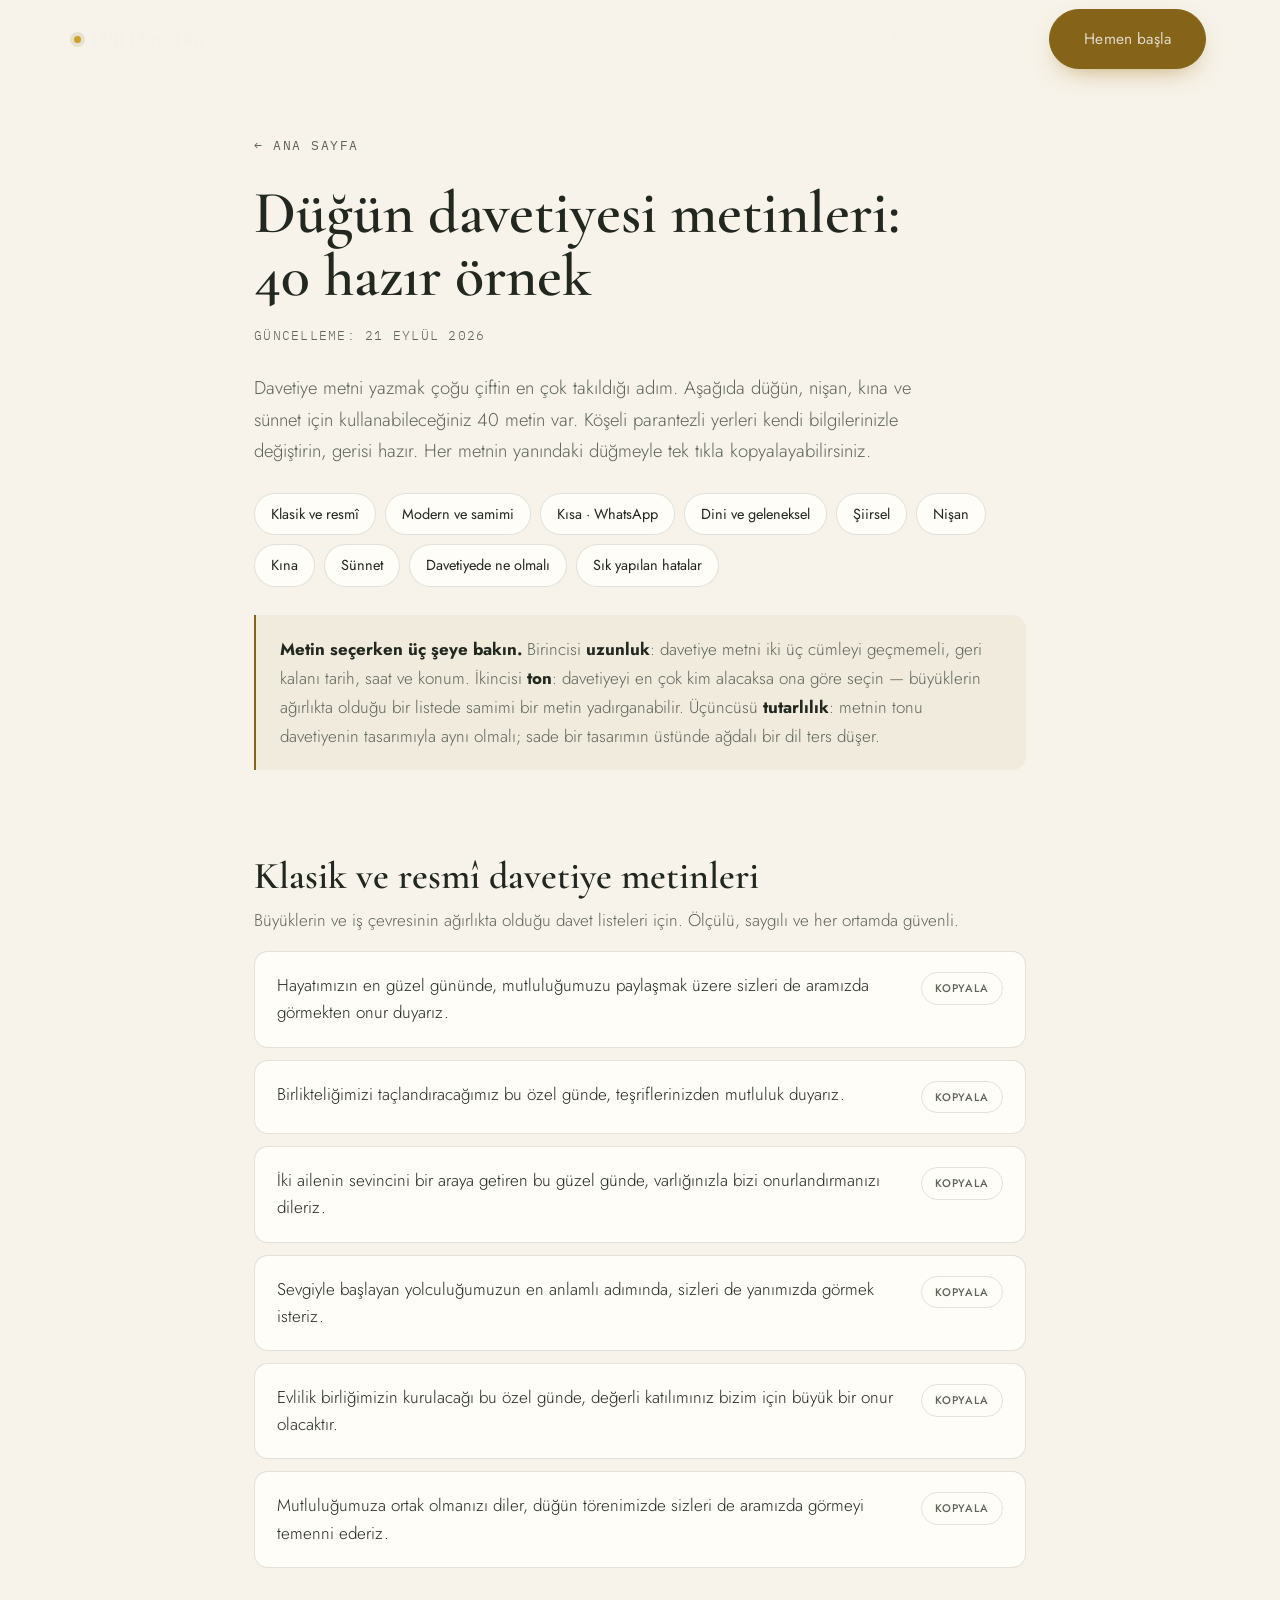
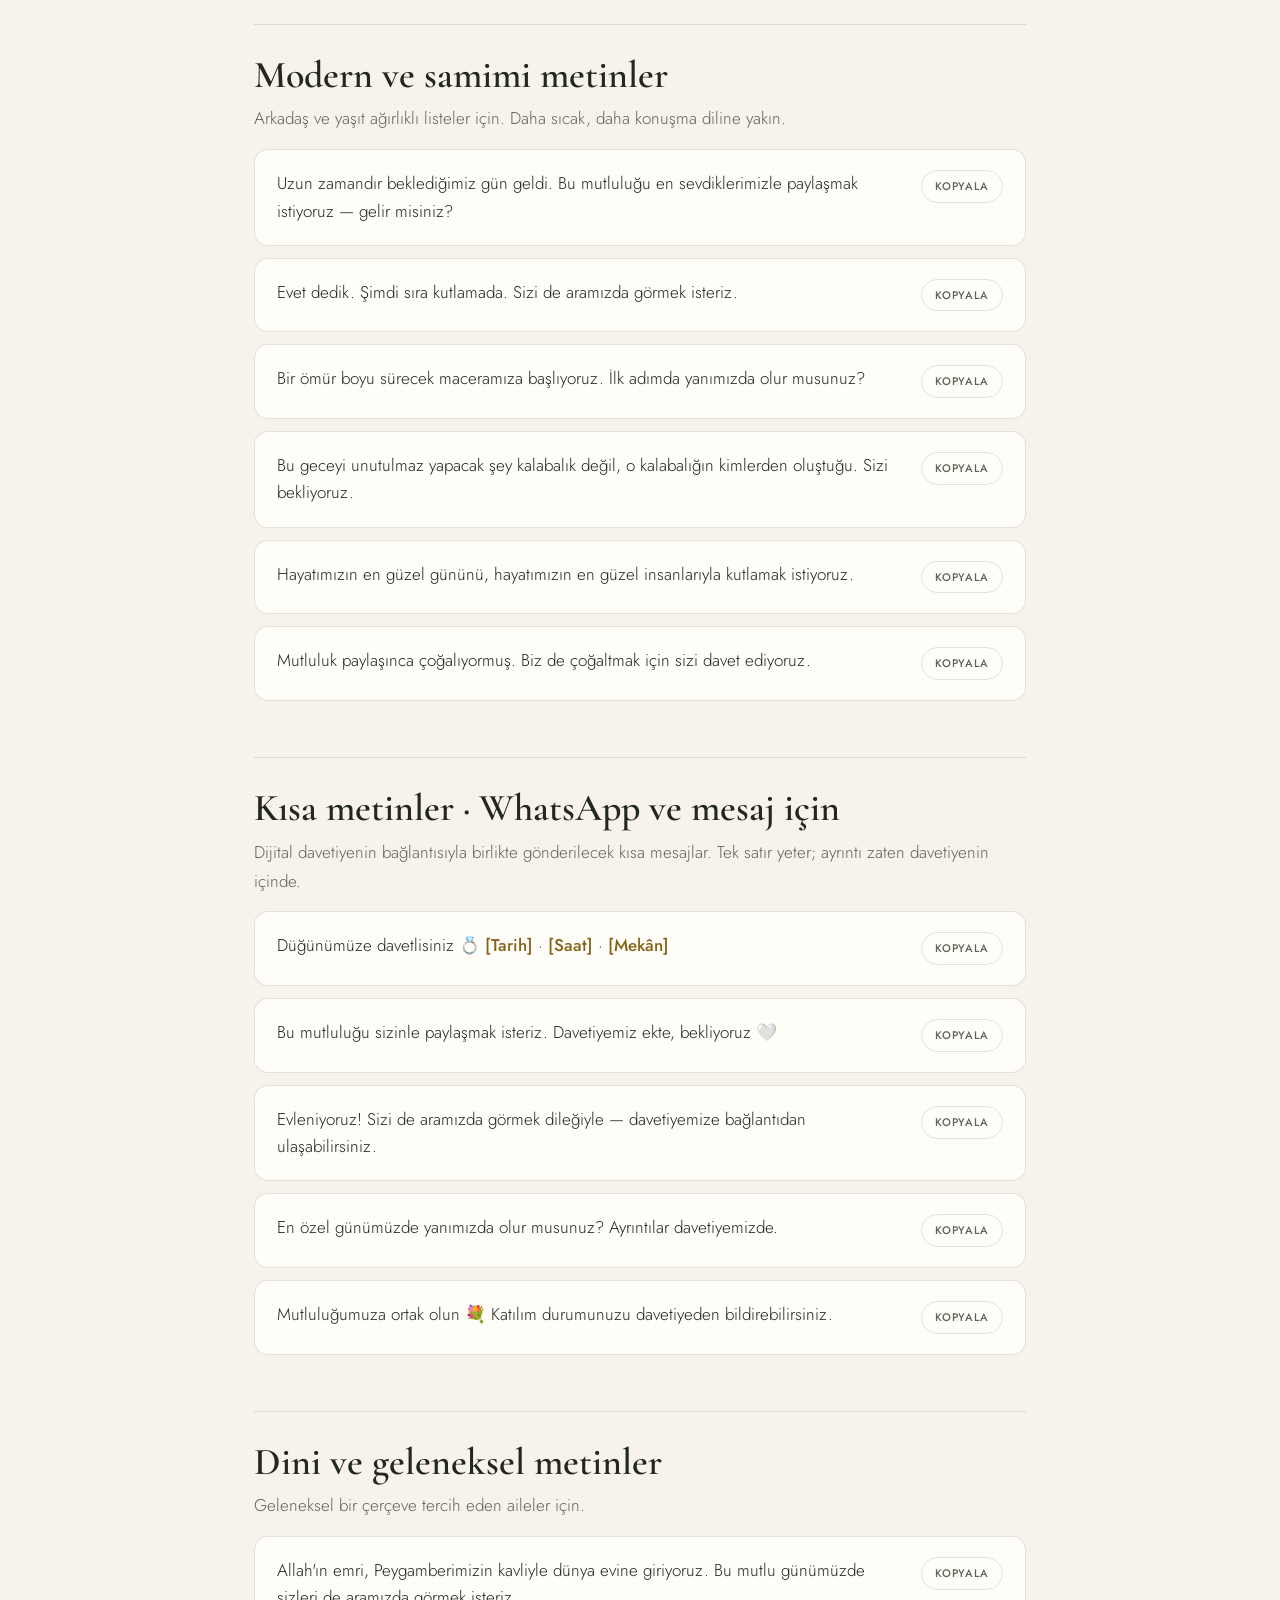
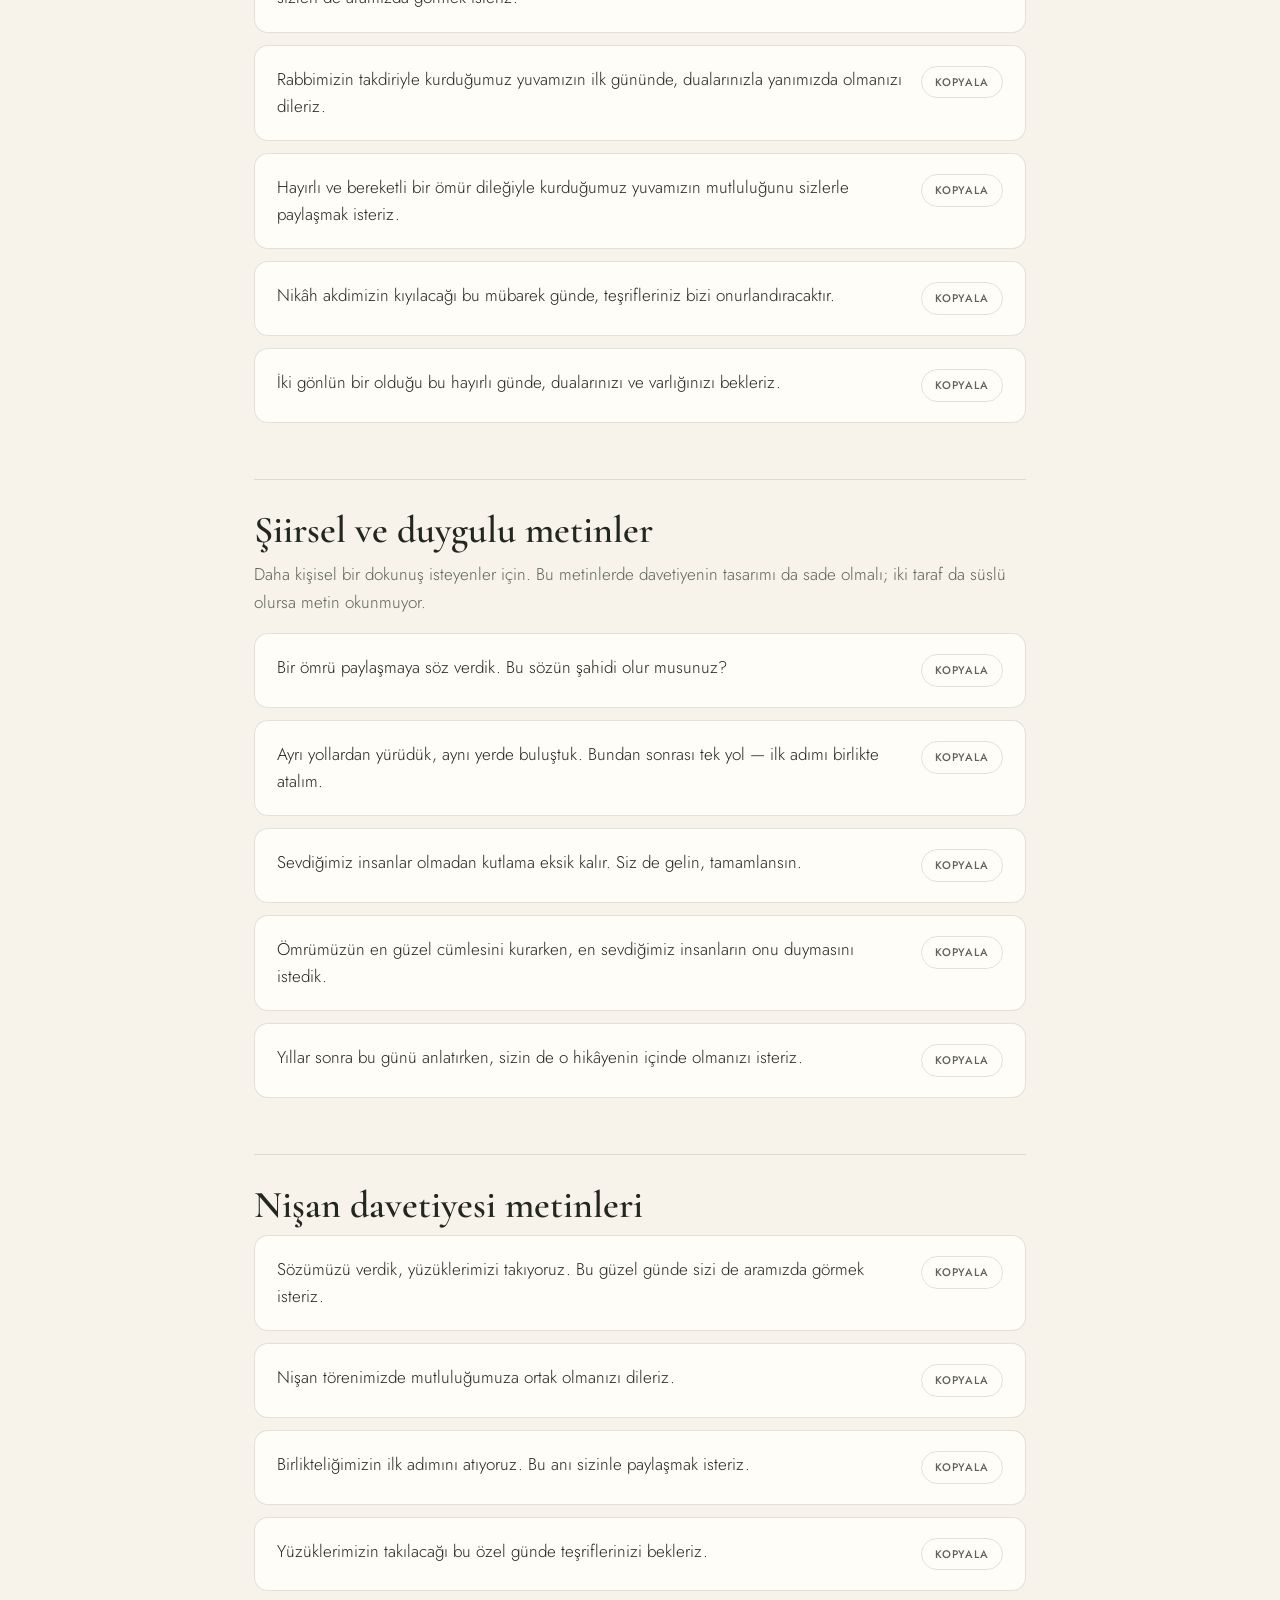
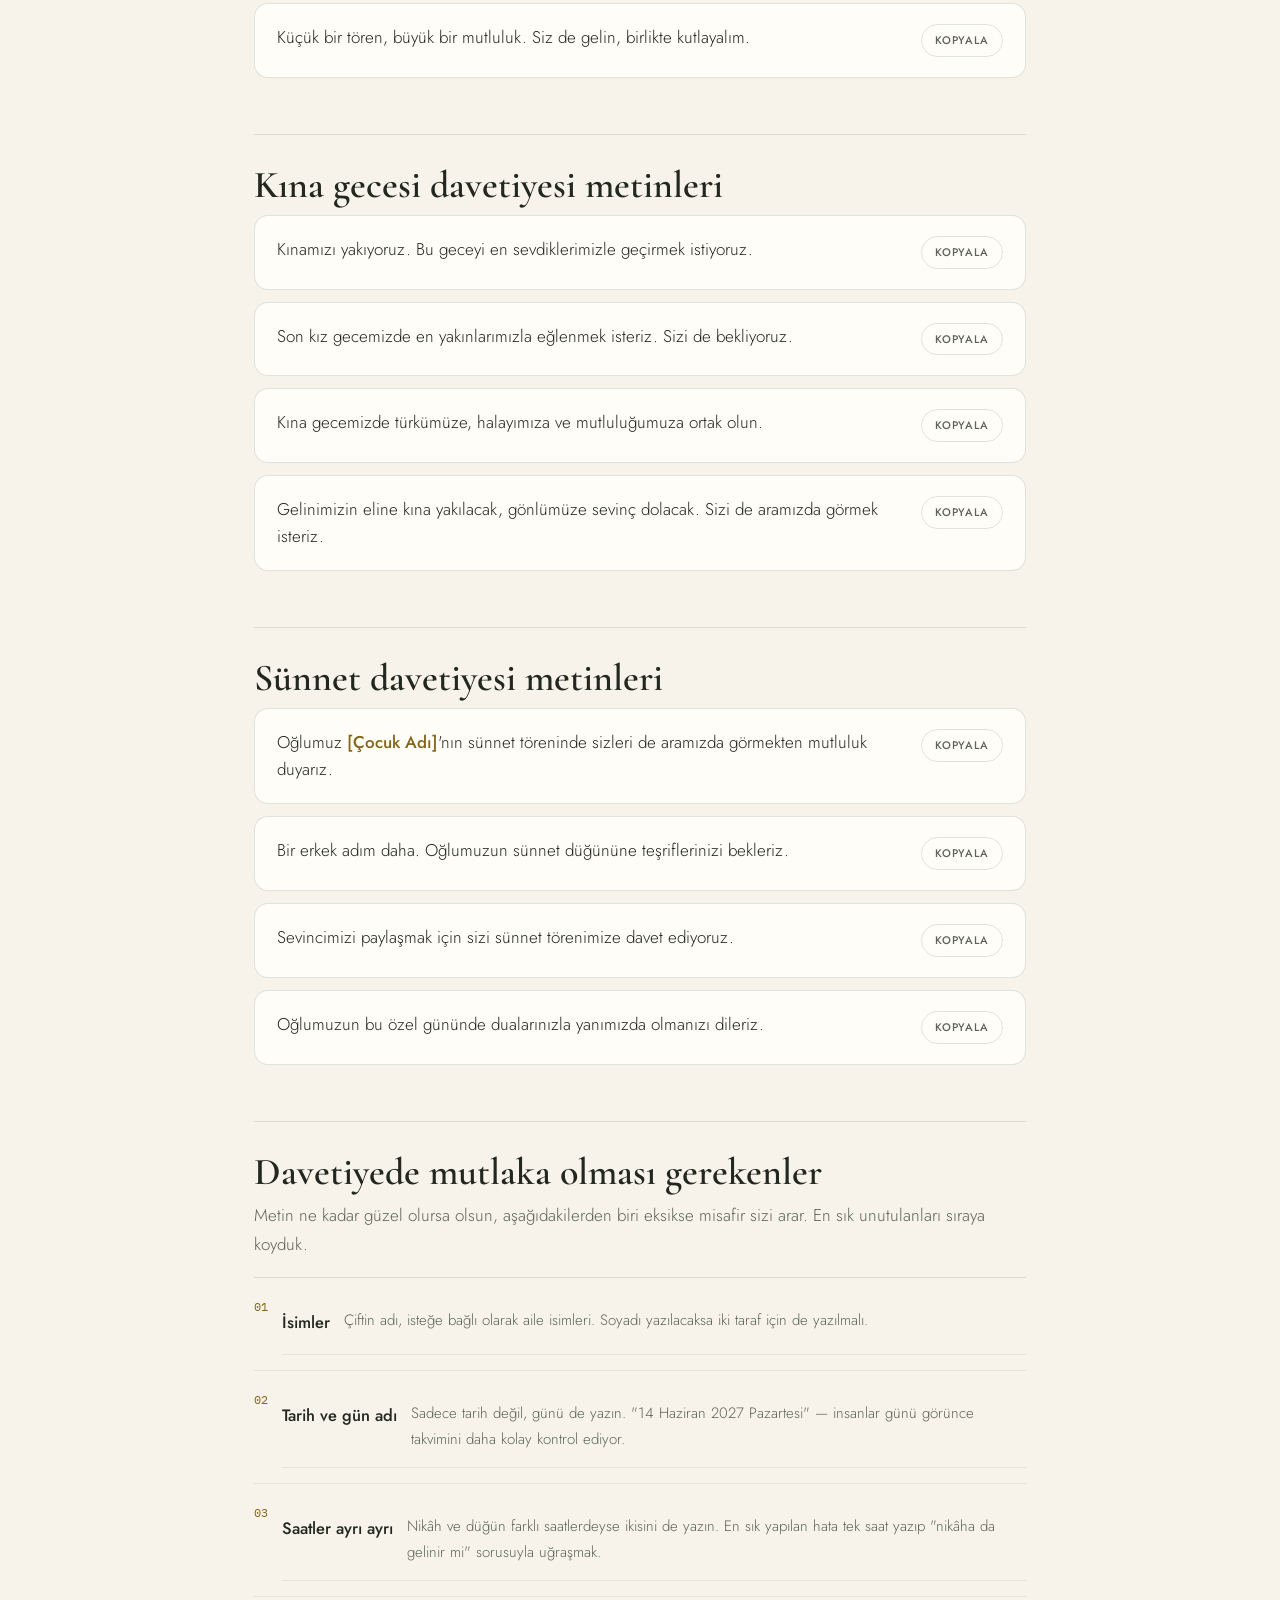
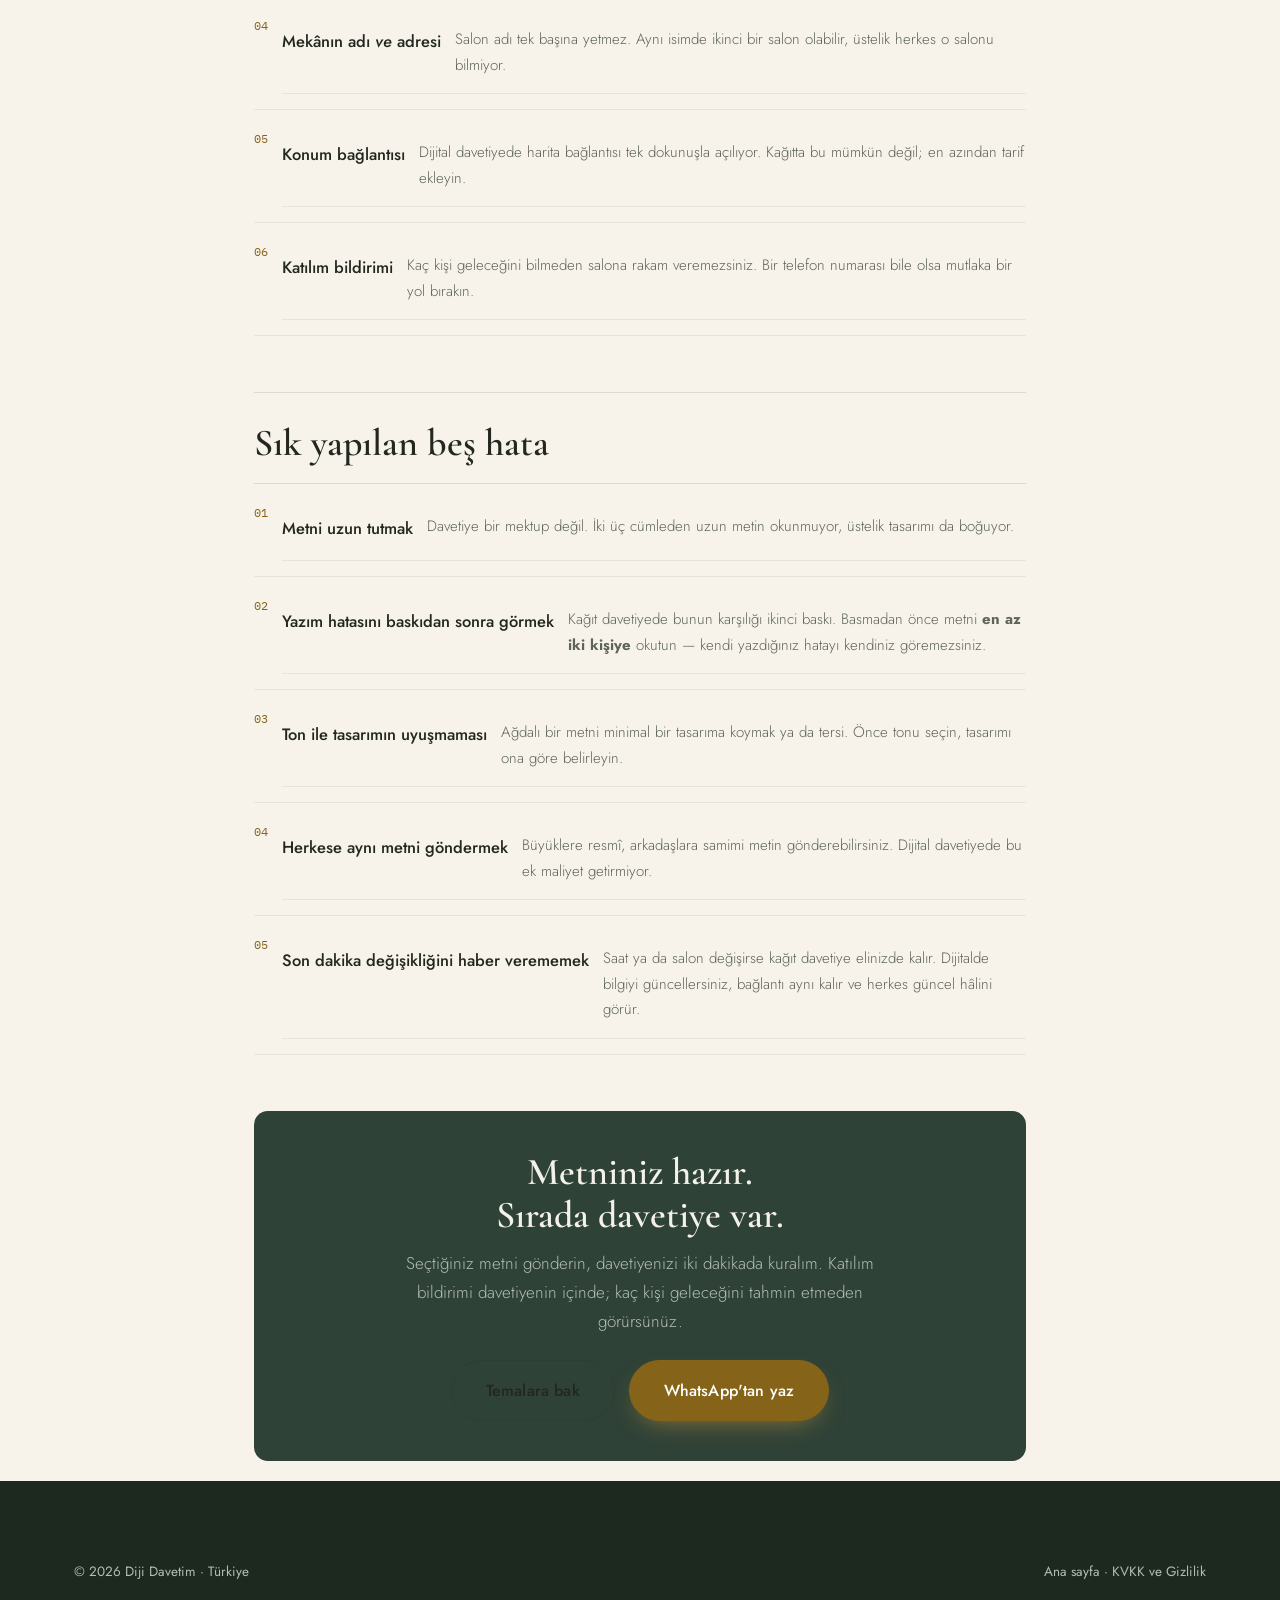
==== commit 60a24bb1: "Erisilebilirlik ve olu kod duzeltmeleri Lighthouse mobil denetimi: erisilebilirlik 94, iki hata.  - " ====
--- a/davetiye-metinleri.html
+++ b/davetiye-metinleri.html
@@ -69,22 +69,22 @@
 .back{display:inline-flex;align-items:center;gap:8px;margin-bottom:26px;
   font-family:var(--f-mono);font-size:12.5px;letter-spacing:.12em;text-transform:uppercase;
   color:var(--ink-soft)}
-.back:hover{color:var(--gold-deep)}
+.back:hover{color:var(--gold)}
 
 /* metin kartı */
 .t{background:var(--card);border:1px solid var(--line);border-radius:var(--r-lg);
   padding:20px 22px;margin-bottom:12px;display:grid;
   grid-template-columns:1fr auto;gap:16px;align-items:start;transition:var(--t)}
-.t:hover{border-color:var(--gold-deep);box-shadow:var(--shadow-s)}
+.t:hover{border-color:var(--gold);box-shadow:var(--shadow-s)}
 .t p{margin:0;font-size:17px;line-height:1.6;color:var(--ink);font-weight:300}
-.t .ph{color:var(--gold-deep);font-weight:500;white-space:nowrap}
+.t .ph{color:var(--gold);font-weight:500;white-space:nowrap}
 .tbtn{font:inherit;font-size:11px;font-weight:500;letter-spacing:.08em;text-transform:uppercase;
   background:transparent;color:var(--ink-soft);border:1px solid var(--line);
   padding:6px 13px;border-radius:999px;cursor:pointer;transition:var(--t);white-space:nowrap}
-.tbtn:hover{border-color:var(--gold-deep);color:var(--gold-deep)}
+.tbtn:hover{border-color:var(--gold);color:var(--gold)}
 .tbtn.ok{border-color:var(--ok);color:var(--ok)}
 
-.tip{background:var(--cream-2);border-left:2px solid var(--gold-deep);
+.tip{background:var(--cream-2);border-left:2px solid var(--gold);
   padding:20px 24px;margin:28px 0;border-radius:0 var(--r-lg) var(--r-lg) 0}
 .tip p:last-child{margin-bottom:0}
 .tip strong{color:var(--ink)}
@@ -93,13 +93,13 @@
 .checks div{padding:15px 0;border-bottom:1px solid rgba(23,24,28,.07);
   display:grid;grid-template-columns:auto 1fr;gap:14px;align-items:start}
 .checks b{display:block;color:var(--ink);font-weight:500;font-size:16.5px;margin-bottom:3px}
-.checks span.n{font-family:var(--f-mono);font-size:12px;color:var(--gold-deep);padding-top:4px}
+.checks span.n{font-family:var(--f-mono);font-size:12px;color:var(--gold);padding-top:4px}
 .checks p{margin:0;font-size:15px}
 
 .jump{display:flex;flex-wrap:wrap;gap:9px;margin:26px 0 6px}
 .jump a{border:1px solid var(--line);border-radius:999px;padding:8px 16px;font-size:14.5px;
   background:var(--card);text-decoration:none;color:var(--ink);transition:var(--t)}
-.jump a:hover{border-color:var(--gold-deep);color:var(--gold-deep)}
+.jump a:hover{border-color:var(--gold);color:var(--gold)}
 
 .endcta{background:var(--sage);color:var(--on-dark);border-radius:var(--r-lg);
   padding:40px 36px;margin:56px 0 0;text-align:center}
--- a/css/style.css
+++ b/css/style.css
@@ -20,9 +20,10 @@
   --on-dark-soft:#b3bdb2;
 
   /* aksan */
-  --gold:#b08a3e;
+  --gold:#856419;
   --gold-2:#c9a227;
-  --gold-wash:rgba(176,138,62,.12);
+  --gold-wash:rgba(133,100,25,.12);
+  --ok:#1a7f4b;
 
   --line:rgba(34,39,31,.13);
   --line-dark:rgba(244,241,232,.16);
@@ -105,7 +106,7 @@
 .btn span{position:relative;z-index:1}
 .btn--gold{background:var(--gold);color:#fff;border-color:var(--gold);
   box-shadow:0 10px 26px -12px rgba(176,138,62,.85)}
-.btn--gold:hover{background:#9a7833;border-color:#9a7833;transform:translateY(-2px);
+.btn--gold:hover{background:#6d5213;border-color:#6d5213;transform:translateY(-2px);
   box-shadow:0 16px 34px -14px rgba(176,138,62,.95)}
 .btn--line{border-color:var(--line);color:var(--ink)}
 .btn--line:hover{border-color:var(--gold);color:var(--gold);transform:translateY(-2px)}
@@ -350,7 +351,7 @@
 .ftr{background:#1d281f;color:var(--on-dark-soft);padding-block:56px 34px;font-size:15px}
 .ftr__in{display:grid;grid-template-columns:1.4fr 1fr 1fr;gap:38px}
 .ftr .logo{color:var(--on-dark);margin-bottom:14px}
-.ftr h4{font-family:var(--f-mono);font-size:11px;letter-spacing:.18em;text-transform:uppercase;
+.ftr h3{font-family:var(--f-mono);font-size:11px;letter-spacing:.18em;text-transform:uppercase;
   color:var(--gold-2);margin-bottom:16px;font-weight:500}
 .ftr li{margin-bottom:10px}
 .ftr a:hover{color:var(--gold-2)}
